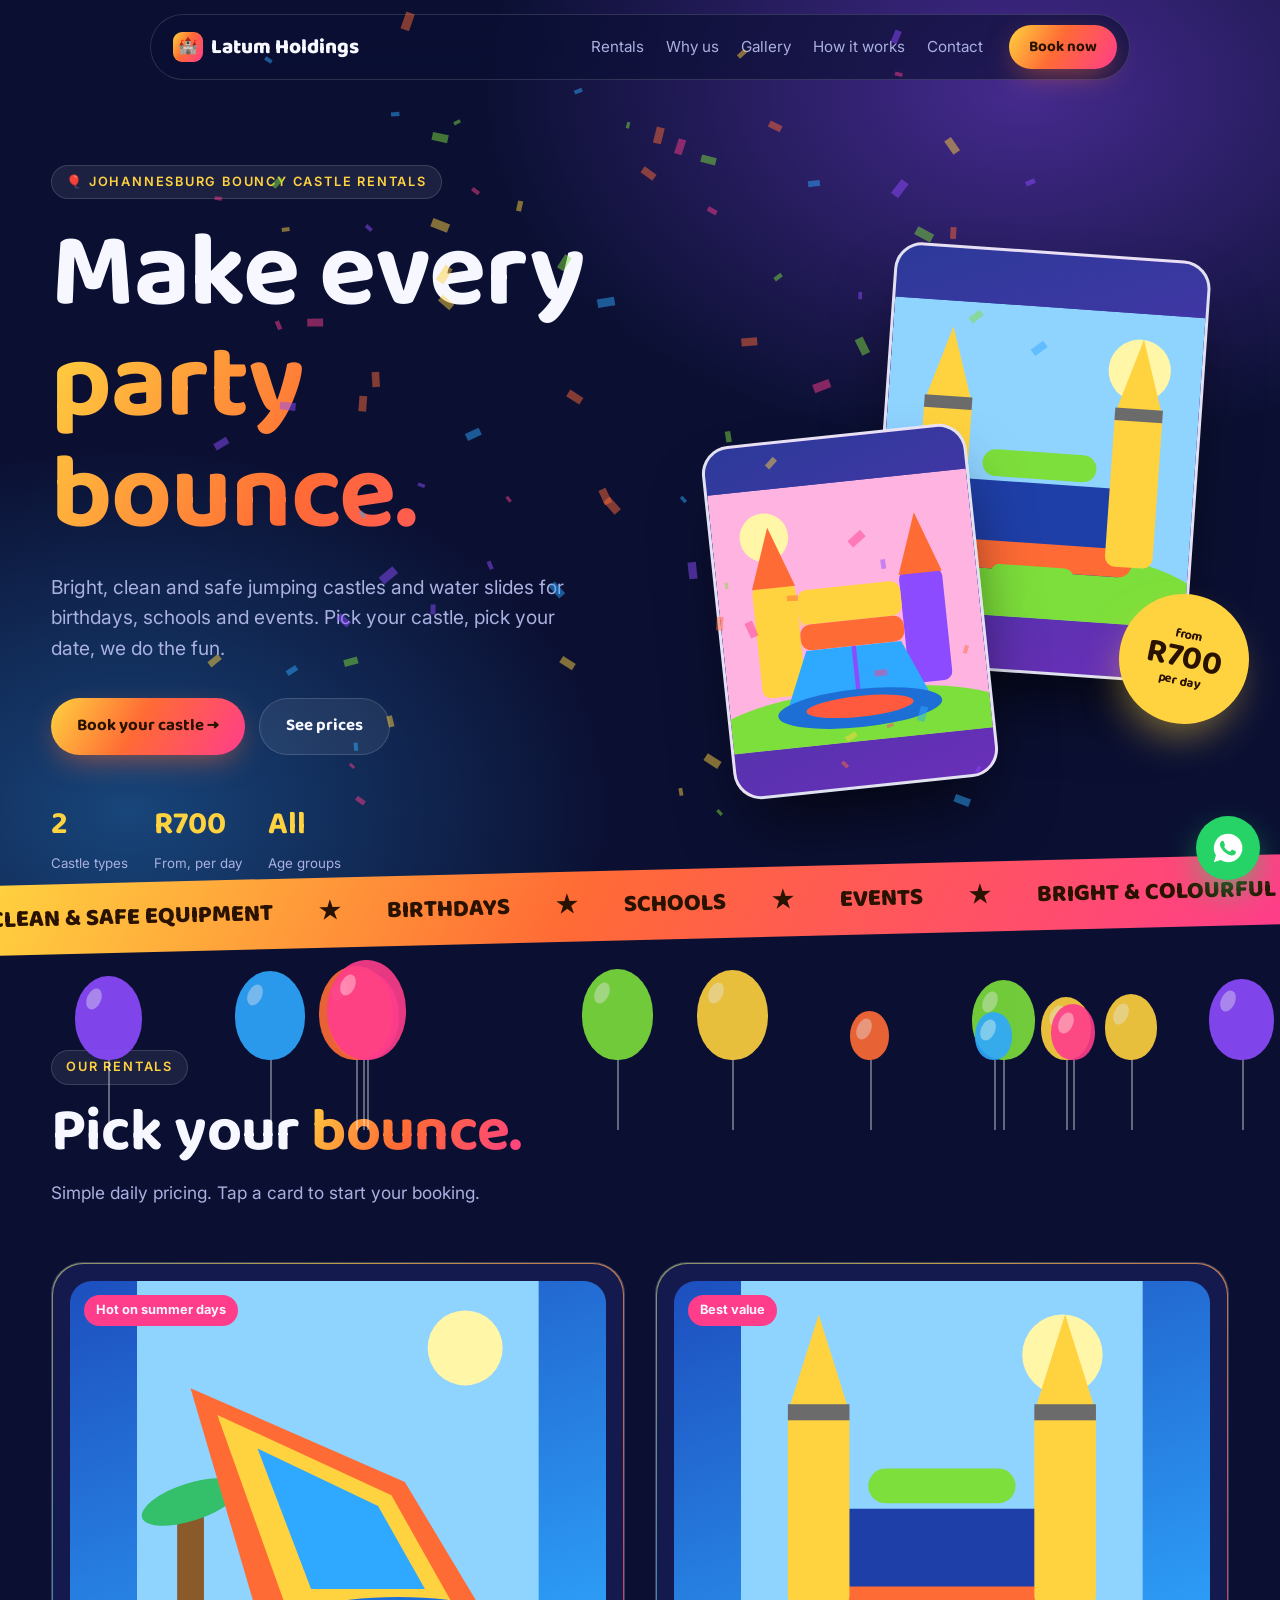
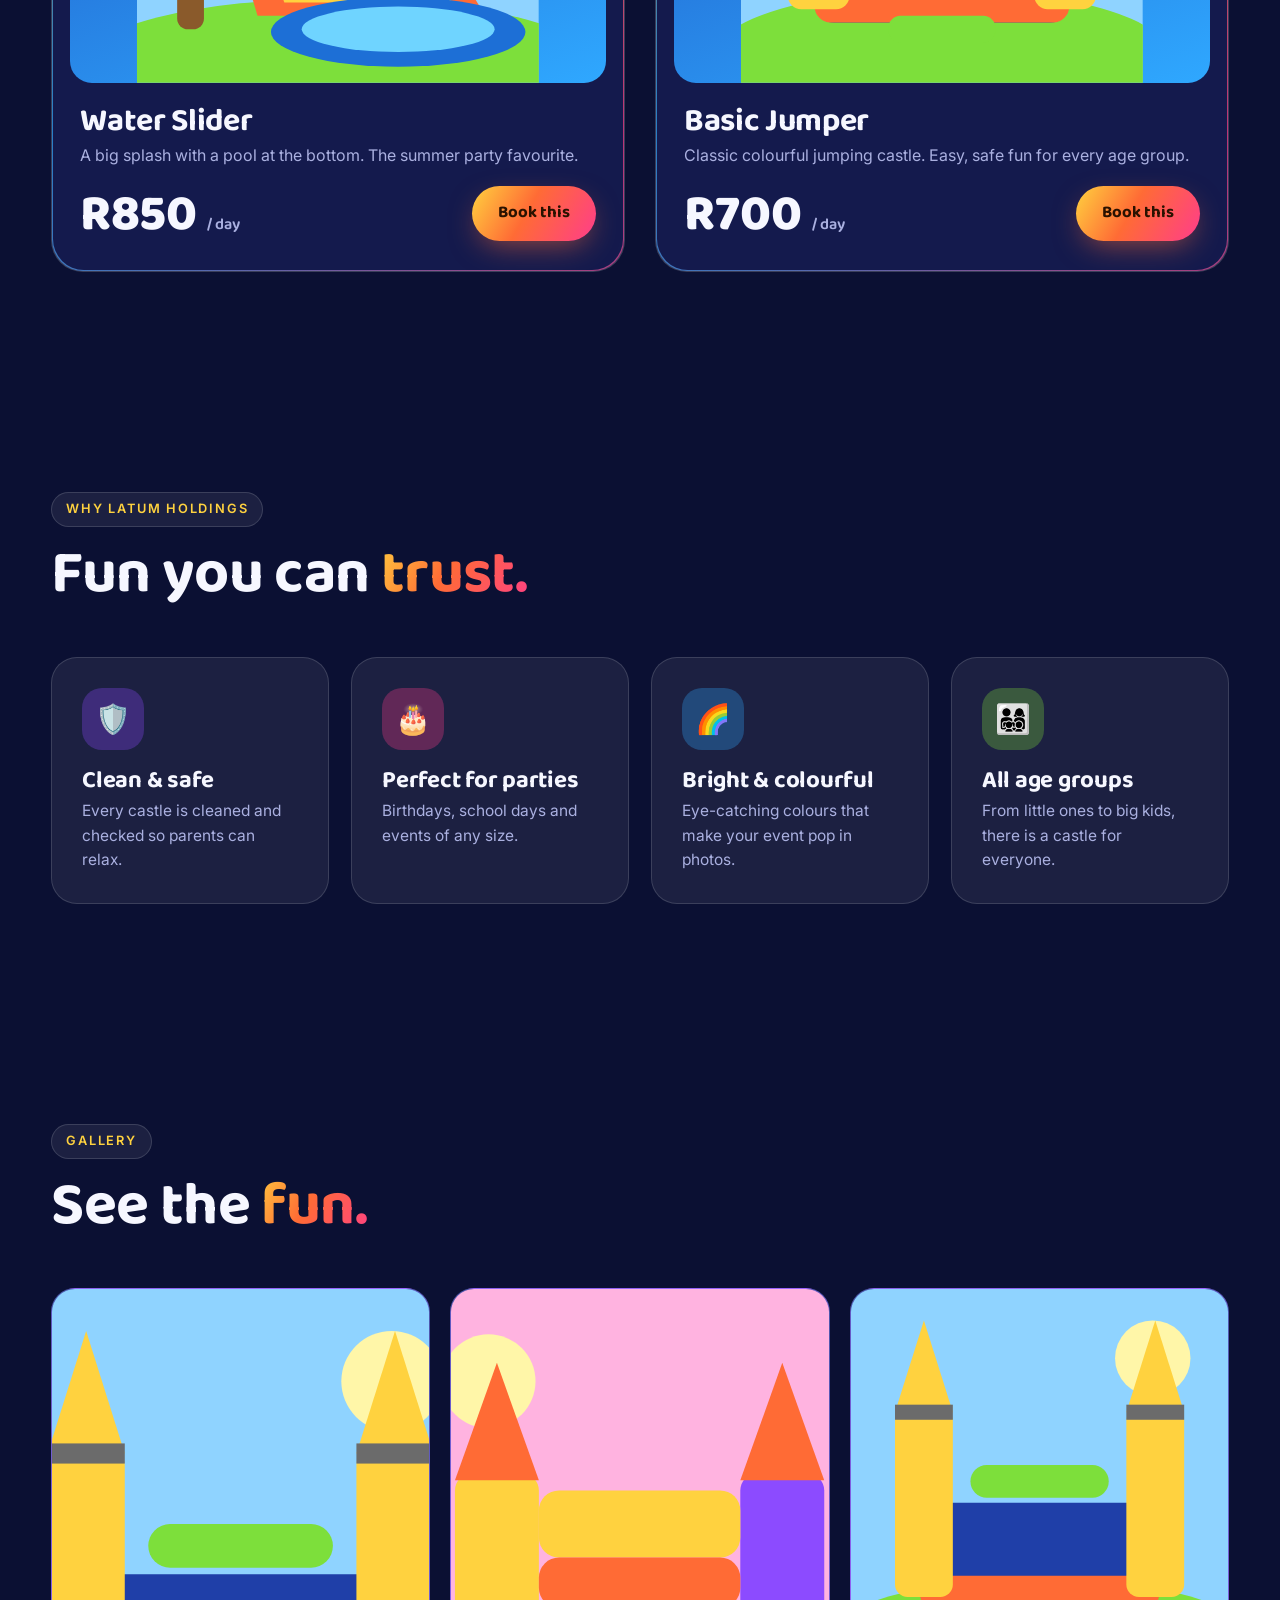
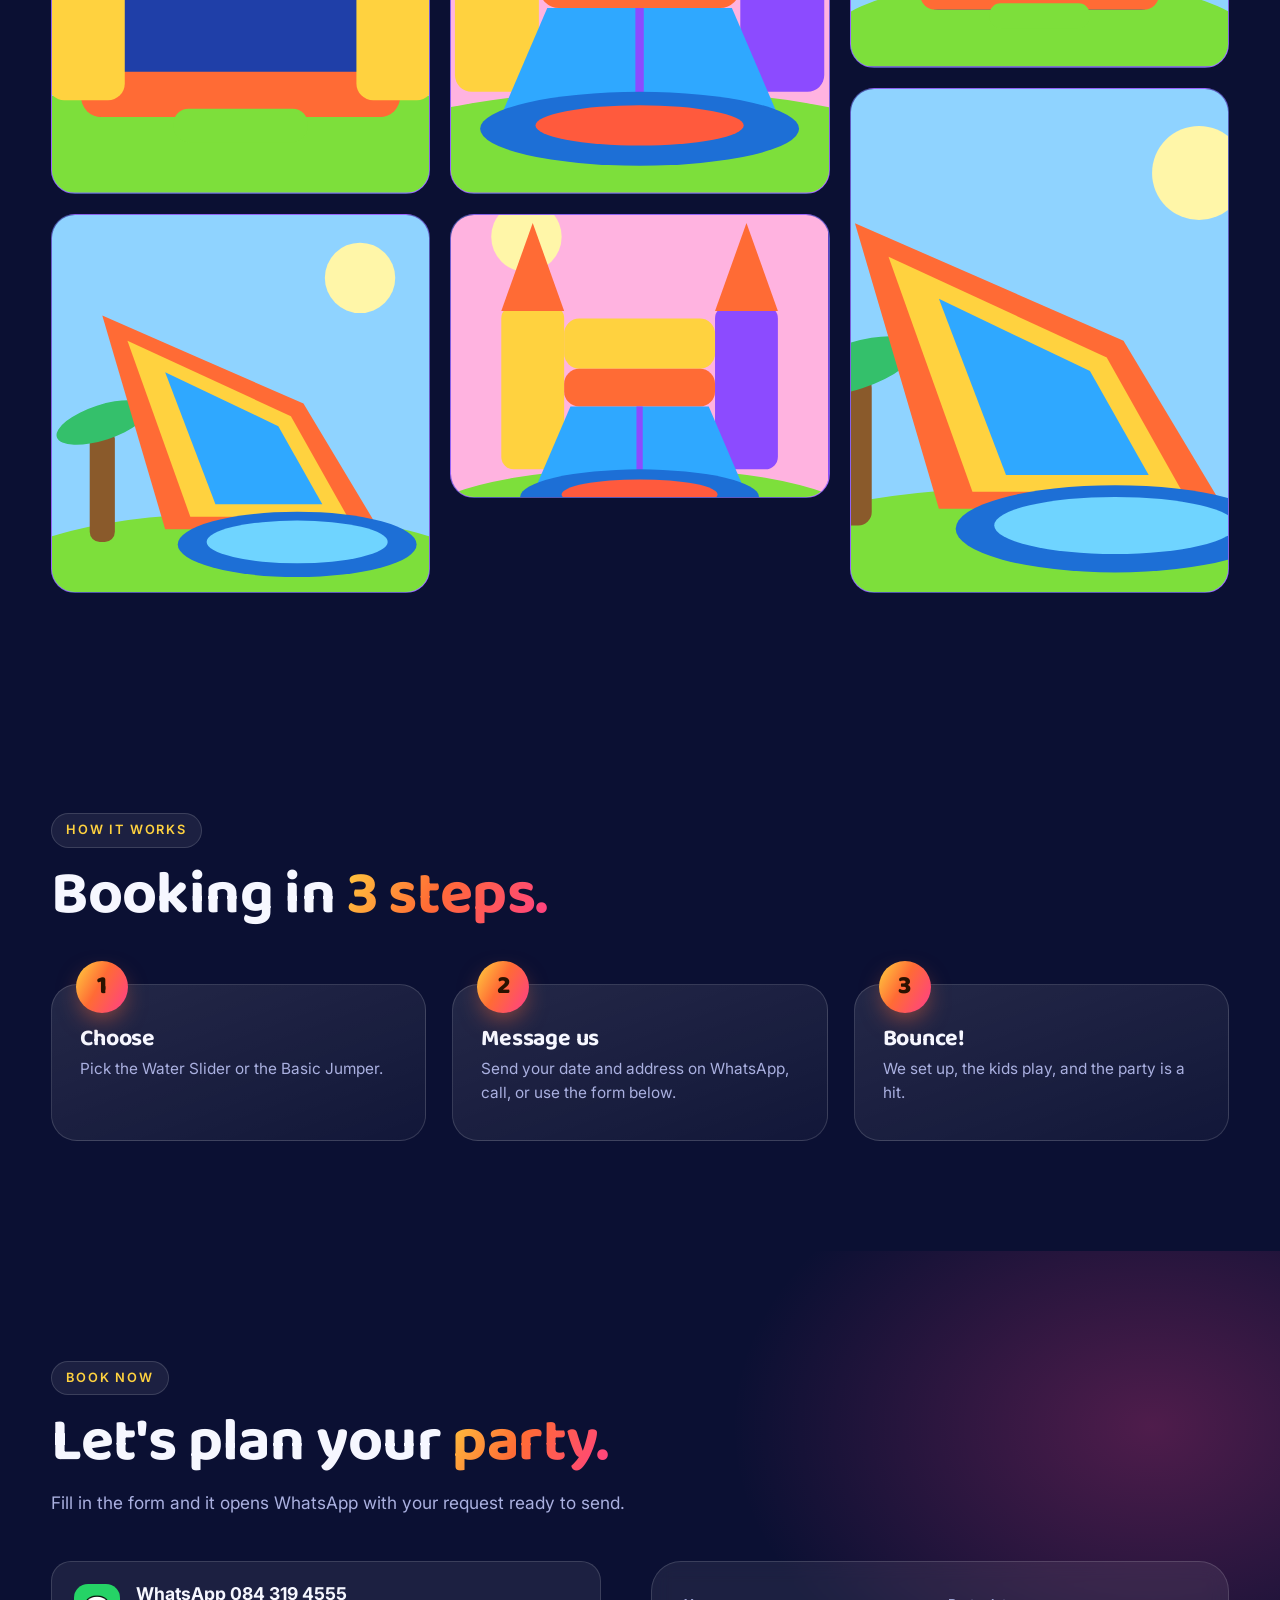
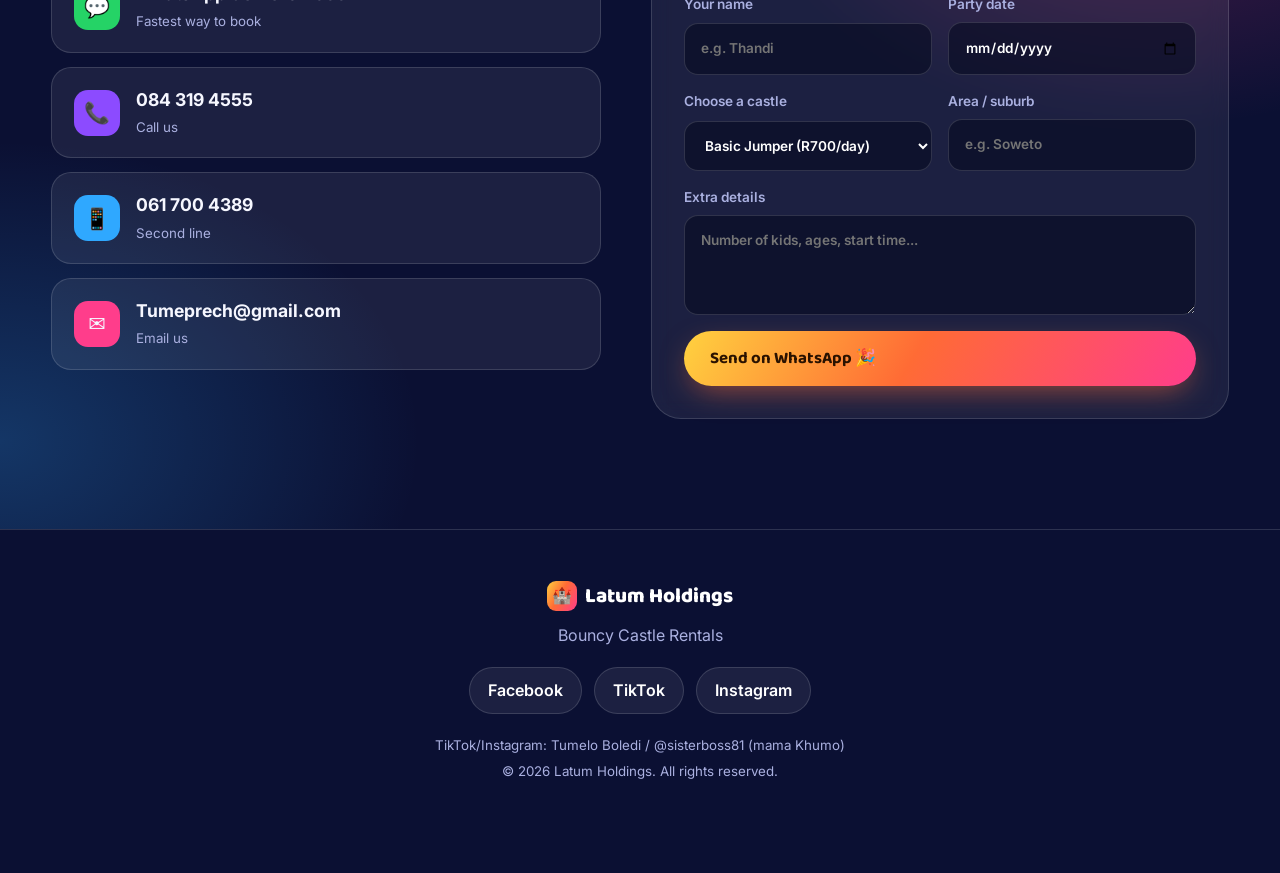
==== index.html @ 2c5da8c3 "Add files via upload" ====
<!doctype html>
<html lang="en">
<head>
<meta charset="utf-8">
<meta name="viewport" content="width=device-width, initial-scale=1">
<title>Latum Holdings | Bouncy Castle Rentals Johannesburg</title>
<meta name="description" content="Clean, safe, colourful jumping castles and water slides for birthdays, schools and events. Book Latum Holdings Bouncy Castle Rentals today.">
<meta name="theme-color" content="#0b1033">
<link rel="preconnect" href="https://fonts.googleapis.com">
<link rel="preconnect" href="https://fonts.gstatic.com" crossorigin>
<link href="https://fonts.googleapis.com/css2?family=Baloo+2:wght@600;700;800&family=Inter:wght@400;500;600&display=swap" rel="stylesheet">
<style>
:root{
  --navy:#0b1033; --navy2:#141a4d; --yellow:#ffd23f; --orange:#ff6b35; --pink:#ff3d8b;
  --blue:#2fa8ff; --green:#7ddf3b; --purple:#8c4bff; --ink:#f6f7ff; --muted:#aab0e0;
  --card:rgba(255,255,255,.07); --line:rgba(255,255,255,.14);
  --grad:linear-gradient(120deg,var(--yellow),var(--orange) 45%,var(--pink));
}
*{box-sizing:border-box;margin:0;padding:0}
html{scroll-behavior:smooth}
body{font-family:Inter,system-ui,sans-serif;background:var(--navy);color:var(--ink);overflow-x:hidden;line-height:1.6}
h1,h2,h3,.display{font-family:'Baloo 2',sans-serif;line-height:1.05;letter-spacing:-.01em}
a{color:inherit;text-decoration:none}
img{max-width:100%;display:block}
.wrap{width:min(1180px,92%);margin:0 auto}
section{position:relative;padding:110px 0}
.grad-text{background:var(--grad);-webkit-background-clip:text;background-clip:text;color:transparent}
.eyebrow{display:inline-block;padding:6px 14px;border:1px solid var(--line);border-radius:99px;background:var(--card);font-size:.8rem;letter-spacing:.14em;text-transform:uppercase;color:var(--yellow);font-weight:600}
h2{font-size:clamp(2.2rem,5vw,3.8rem);margin:16px 0 14px}
.lead{color:var(--muted);max-width:620px;font-size:1.08rem}

/* progress + cursor glow */
#progress{position:fixed;top:0;left:0;height:4px;width:0;background:var(--grad);z-index:200}
#glow{position:fixed;width:420px;height:420px;border-radius:50%;pointer-events:none;z-index:0;
  background:radial-gradient(circle,rgba(255,107,53,.22),transparent 65%);transform:translate(-50%,-50%);left:-999px;top:-999px;transition:opacity .3s}

/* nav */
nav{position:fixed;inset:14px 0 auto 0;z-index:150;display:flex;justify-content:center}
.nav-in{display:flex;align-items:center;gap:26px;padding:10px 12px 10px 22px;border-radius:99px;
  background:rgba(11,16,51,.62);backdrop-filter:blur(16px);border:1px solid var(--line);transition:.3s;width:min(980px,94%)}
.logo{font-family:'Baloo 2';font-weight:800;font-size:1.3rem;display:flex;align-items:center;gap:8px}
.logo i{width:30px;height:30px;border-radius:9px;background:var(--grad);display:grid;place-items:center;font-style:normal;font-size:1rem;animation:wob 3s ease-in-out infinite}
.links{display:flex;gap:22px;margin-left:auto;font-size:.95rem;color:var(--muted)}
.links a{position:relative;transition:color .2s}
.links a:hover{color:#fff}
.links a::after{content:"";position:absolute;left:0;bottom:-4px;height:2px;width:0;background:var(--yellow);transition:width .25s}
.links a:hover::after{width:100%}
.btn{display:inline-flex;align-items:center;gap:10px;padding:14px 26px;border-radius:99px;font-weight:700;font-family:'Baloo 2';font-size:1.05rem;
  background:var(--grad);color:#2a1200;border:0;cursor:pointer;position:relative;overflow:hidden;transition:transform .2s,box-shadow .2s;box-shadow:0 10px 30px -8px rgba(255,107,53,.6)}
.btn:hover{transform:translateY(-3px) scale(1.03);box-shadow:0 18px 40px -8px rgba(255,61,139,.6)}
.btn::before{content:"";position:absolute;top:0;left:-120%;width:60%;height:100%;background:linear-gradient(100deg,transparent,rgba(255,255,255,.55),transparent);transform:skewX(-20deg);animation:shine 3.5s infinite}
.btn.ghost{background:var(--card);color:var(--ink);border:1px solid var(--line);box-shadow:none}
.btn.ghost::before{display:none}
.nav-cta{padding:10px 20px;font-size:.95rem}
@media(max-width:800px){.links{display:none}.nav-in{justify-content:space-between}}

/* hero */
.hero{min-height:100vh;display:flex;align-items:center;padding-top:140px;overflow:hidden;
  background:radial-gradient(900px 600px at 80% 10%,rgba(140,75,255,.45),transparent 60%),
             radial-gradient(800px 600px at 10% 90%,rgba(47,168,255,.35),transparent 60%),var(--navy)}
.hero-grid{display:grid;grid-template-columns:1.1fr .9fr;gap:40px;align-items:center;position:relative;z-index:2}
.hero h1{font-size:clamp(3rem,8.4vw,6.6rem);margin:20px 0}
.hero h1 span{display:block}
.hero p{font-size:1.2rem;color:var(--muted);max-width:520px;margin-bottom:34px}
.cta-row{display:flex;gap:14px;flex-wrap:wrap}
.badges{display:flex;gap:26px;margin-top:44px;flex-wrap:wrap}
.badge b{display:block;font-family:'Baloo 2';font-size:2rem;color:var(--yellow)}
.badge small{color:var(--muted)}
.hero-art{position:relative;aspect-ratio:1/1.05}
.photo-card{position:absolute;border-radius:28px;overflow:hidden;border:3px solid rgba(255,255,255,.85);box-shadow:0 40px 70px -20px rgba(0,0,0,.7);background:linear-gradient(160deg,#2c3a9a,#6a2fb8)}
.photo-card.a{width:62%;aspect-ratio:3/4;top:0;right:6%;transform:rotate(4deg);animation:floatA 7s ease-in-out infinite}
.photo-card.b{width:52%;aspect-ratio:3/4;bottom:0;left:0;transform:rotate(-6deg);animation:floatB 8s ease-in-out infinite}
.photo-card img,.photo-card svg{width:100%;height:100%;object-fit:cover}
.photo-card img{position:absolute;inset:0}
.sticker{position:absolute;z-index:3;display:grid;place-items:center;text-align:center;width:130px;height:130px;border-radius:50%;
  background:var(--yellow);color:#2a1200;font-family:'Baloo 2';font-weight:800;line-height:1;right:-4%;bottom:12%;transform:rotate(12deg);
  box-shadow:0 20px 40px -10px rgba(255,210,63,.5);animation:pulse 2.6s ease-in-out infinite}
.sticker small{font-size:.8rem;display:block;font-weight:700}
.sticker b{font-size:2.1rem}
@media(max-width:900px){.hero-grid{grid-template-columns:1fr}.hero-art{max-width:460px;margin:20px auto 0;width:100%}}

/* balloons + confetti */
.balloon{position:absolute;bottom:-160px;width:60px;height:76px;border-radius:50% 50% 48% 48%;z-index:1;opacity:.9;animation:rise linear infinite}
.balloon::after{content:"";position:absolute;left:50%;top:100%;width:2px;height:70px;background:rgba(255,255,255,.4)}
.balloon::before{content:"";position:absolute;left:18%;top:14%;width:14px;height:22px;border-radius:50%;background:rgba(255,255,255,.4);transform:rotate(25deg)}
#confetti{position:fixed;inset:0;pointer-events:none;z-index:180}

/* marquee */
.marquee{overflow:hidden;background:var(--grad);color:#2a1200;padding:16px 0;transform:rotate(-1.4deg);margin:-30px -10px 0;position:relative;z-index:5}
.track{display:flex;gap:46px;width:max-content;animation:scroll 28s linear infinite;font-family:'Baloo 2';font-weight:800;font-size:1.5rem;text-transform:uppercase}
.track span::after{content:"\2605";margin-left:46px}

/* pricing */
.pricing .cards{display:grid;grid-template-columns:repeat(auto-fit,minmax(300px,1fr));gap:30px;margin-top:56px}
.price-card{position:relative;border-radius:32px;padding:18px 18px 30px;background:var(--card);border:1px solid var(--line);transition:transform .25s ease;transform-style:preserve-3d;overflow:hidden}
.price-card::before{content:"";position:absolute;inset:-2px;border-radius:34px;background:conic-gradient(from var(--a,0deg),var(--yellow),var(--pink),var(--blue),var(--yellow));z-index:-1;animation:spin 6s linear infinite;opacity:.7}
.price-card::after{content:"";position:absolute;inset:1px;border-radius:31px;background:var(--navy2);z-index:-1}
@property --a{syntax:'<angle>';inherits:false;initial-value:0deg}
@keyframes spin{to{--a:360deg}}
.price-card .media{aspect-ratio:4/3;border-radius:22px;overflow:hidden;position:relative;background:linear-gradient(160deg,#1d4fbf,#2fa8ff)}
.price-card .media img,.price-card .media svg{width:100%;height:100%;object-fit:cover;transition:transform .6s}
.price-card .media img{position:absolute;inset:0}
.price-card:hover .media img,.price-card:hover .media svg{transform:scale(1.08)}
.tag{position:absolute;top:14px;left:14px;z-index:2;background:var(--pink);padding:5px 12px;border-radius:99px;font-weight:700;font-size:.8rem}
.price-card h3{font-size:2rem;margin:22px 10px 4px}
.price-card p{color:var(--muted);margin:0 10px 18px}
.price-row{display:flex;align-items:end;justify-content:space-between;margin:0 10px;gap:12px;flex-wrap:wrap}
.amount{font-family:'Baloo 2';font-size:3.2rem;font-weight:800;line-height:1}
.amount small{font-size:1rem;color:var(--muted);font-weight:600}

/* features */
.features .grid{display:grid;grid-template-columns:repeat(auto-fit,minmax(240px,1fr));gap:22px;margin-top:50px}
.feat{padding:30px;border-radius:26px;background:var(--card);border:1px solid var(--line);transition:.3s;position:relative;overflow:hidden}
.feat:hover{transform:translateY(-8px);background:rgba(255,255,255,.11)}
.feat .ic{width:62px;height:62px;border-radius:20px;display:grid;place-items:center;font-size:1.8rem;margin-bottom:18px;transition:transform .4s}
.feat:hover .ic{transform:rotate(-10deg) scale(1.15)}
.feat h3{font-size:1.5rem;margin-bottom:6px}
.feat p{color:var(--muted);font-size:.97rem}

/* gallery */
.gallery .masonry{columns:3 260px;column-gap:20px;margin-top:50px}
.tile{break-inside:avoid;margin-bottom:20px;border-radius:24px;overflow:hidden;position:relative;border:1px solid var(--line);background:linear-gradient(160deg,#2c3a9a,#8c4bff);cursor:zoom-in}
.tile img,.tile svg{width:100%;height:100%;object-fit:cover;transition:transform .6s}
.tile img{position:absolute;inset:0}
.tile:hover img,.tile:hover svg{transform:scale(1.1) rotate(1deg)}
.tile .cap{position:absolute;left:0;right:0;bottom:0;padding:40px 18px 16px;background:linear-gradient(transparent,rgba(5,8,30,.85));font-family:'Baloo 2';font-size:1.25rem;font-weight:700;transform:translateY(40%);opacity:0;transition:.35s;z-index:2}
.tile:hover .cap{transform:none;opacity:1}
.t1{aspect-ratio:3/4}.t2{aspect-ratio:1/1}.t3{aspect-ratio:3/4}.t4{aspect-ratio:4/3}.t5{aspect-ratio:1/1}.t6{aspect-ratio:3/4}
#lightbox{position:fixed;inset:0;background:rgba(5,8,30,.92);display:none;place-items:center;z-index:300;padding:30px;cursor:zoom-out}
#lightbox.on{display:grid;animation:fade .25s}
#lightbox img,#lightbox svg{max-height:88vh;max-width:92vw;border-radius:20px;box-shadow:0 40px 100px #000}

/* steps */
.steps{display:grid;grid-template-columns:repeat(auto-fit,minmax(230px,1fr));gap:26px;margin-top:56px;counter-reset:s}
.step{position:relative;padding:34px 28px;border-radius:26px;background:linear-gradient(160deg,rgba(255,255,255,.1),rgba(255,255,255,.03));border:1px solid var(--line)}
.step::before{counter-increment:s;content:counter(s);position:absolute;top:-24px;left:24px;width:52px;height:52px;border-radius:50%;background:var(--grad);color:#2a1200;font-family:'Baloo 2';font-weight:800;font-size:1.6rem;display:grid;place-items:center;box-shadow:0 10px 24px -6px rgba(255,107,53,.6)}
.step h3{font-size:1.45rem;margin:8px 0 6px}
.step p{color:var(--muted);font-size:.96rem}

/* contact */
.contact{background:radial-gradient(700px 500px at 90% 20%,rgba(255,61,139,.28),transparent 60%),radial-gradient(700px 500px at 0% 90%,rgba(47,168,255,.25),transparent 60%)}
.contact-grid{display:grid;grid-template-columns:1fr 1.05fr;gap:50px;margin-top:44px;align-items:start}
@media(max-width:900px){.contact-grid{grid-template-columns:1fr}}
.cinfo a.row{display:flex;align-items:center;gap:16px;padding:18px 22px;border-radius:20px;background:var(--card);border:1px solid var(--line);margin-bottom:14px;transition:.25s}
.cinfo a.row:hover{transform:translateX(8px);border-color:var(--yellow)}
.cinfo .ico{width:46px;height:46px;border-radius:14px;display:grid;place-items:center;font-size:1.3rem;flex:none}
.cinfo b{display:block;font-size:1.1rem}
.cinfo small{color:var(--muted)}
form{padding:32px;border-radius:30px;background:rgba(255,255,255,.07);border:1px solid var(--line);backdrop-filter:blur(10px);display:grid;gap:16px}
.two{display:grid;grid-template-columns:1fr 1fr;gap:16px}
@media(max-width:560px){.two{grid-template-columns:1fr}}
label{font-size:.85rem;color:var(--muted);font-weight:600;display:grid;gap:6px}
input,select,textarea{width:100%;padding:14px 16px;border-radius:14px;border:1px solid var(--line);background:rgba(5,8,30,.55);color:#fff;font:inherit;transition:.2s}
select option{color:#111}
input:focus,select:focus,textarea:focus{outline:none;border-color:var(--yellow);box-shadow:0 0 0 4px rgba(255,210,63,.18)}
textarea{min-height:100px;resize:vertical}

footer{padding:50px 0 90px;border-top:1px solid var(--line);color:var(--muted);text-align:center}
footer .logo{justify-content:center;color:#fff;margin-bottom:10px}
.socials{display:flex;gap:12px;justify-content:center;margin:18px 0}
.socials a{padding:10px 18px;border-radius:99px;background:var(--card);border:1px solid var(--line);transition:.25s;font-weight:600;color:#fff}
.socials a:hover{background:var(--grad);color:#2a1200;transform:translateY(-4px)}

.wa{position:fixed;right:20px;bottom:20px;z-index:160;width:64px;height:64px;border-radius:50%;background:#25d366;display:grid;place-items:center;box-shadow:0 14px 34px -6px rgba(37,211,102,.7);animation:pulse 2.4s infinite}
.wa svg{width:34px;height:34px;fill:#fff}

/* reveal */
.rv{opacity:0;transform:translateY(46px) scale(.97);transition:opacity .8s cubic-bezier(.2,.7,.2,1),transform .8s cubic-bezier(.2,.7,.2,1)}
.rv.in{opacity:1;transform:none}
.d1{transition-delay:.1s}.d2{transition-delay:.2s}.d3{transition-delay:.3s}.d4{transition-delay:.4s}

@keyframes rise{from{transform:translateY(0) rotate(-6deg)}50%{transform:translateY(-60vh) rotate(6deg)}to{transform:translateY(-130vh) rotate(-6deg)}}
@keyframes scroll{to{transform:translateX(-50%)}}
@keyframes shine{0%,60%{left:-120%}100%{left:160%}}
@keyframes floatA{50%{transform:rotate(1deg) translateY(-18px)}}
@keyframes floatB{50%{transform:rotate(-2deg) translateY(16px)}}
@keyframes pulse{50%{transform:scale(1.08) rotate(12deg)}}
@keyframes wob{50%{transform:rotate(-12deg) scale(1.1)}}
@keyframes fade{from{opacity:0}}
@media(prefers-reduced-motion:reduce){*{animation:none!important;transition:none!important}.rv{opacity:1;transform:none}}
</style>
</head>
<body>
<div id="progress"></div><div id="glow"></div><canvas id="confetti"></canvas>

<!-- Illustrated stand-ins (used automatically if a photo file is missing) -->
<svg width="0" height="0" style="position:absolute" aria-hidden="true">
  <defs>
    <symbol id="castleA" viewBox="0 0 300 300">
      <rect width="300" height="300" fill="#8fd3ff"/><circle cx="240" cy="55" r="30" fill="#fff6a8"/>
      <ellipse cx="150" cy="280" rx="170" ry="50" fill="#7ddf3b"/>
      <rect x="55" y="170" width="190" height="85" rx="14" fill="#1f3fa8"/><rect x="55" y="228" width="190" height="27" rx="12" fill="#ff6b35"/>
      <rect x="95" y="140" width="110" height="26" rx="13" fill="#7ddf3b"/>
      <rect x="35" y="95" width="46" height="150" rx="10" fill="#ffd23f"/><polygon points="35,98 58,25 81,98" fill="#ffd23f"/><rect x="35" y="92" width="46" height="12" fill="#6b6b6b"/>
      <rect x="219" y="95" width="46" height="150" rx="10" fill="#ffd23f"/><polygon points="219,98 242,25 265,98" fill="#ffd23f"/><rect x="219" y="92" width="46" height="12" fill="#6b6b6b"/>
      <rect x="110" y="250" width="80" height="20" rx="9" fill="#7ddf3b"/>
    </symbol>
    <symbol id="castleB" viewBox="0 0 300 300">
      <rect width="300" height="300" fill="#ffb3e0"/><circle cx="60" cy="55" r="28" fill="#fff6a8"/>
      <ellipse cx="150" cy="285" rx="180" ry="46" fill="#7ddf3b"/>
      <rect x="40" y="110" width="50" height="130" rx="10" fill="#ffd23f"/><polygon points="40,114 65,44 90,114" fill="#ff6b35"/>
      <rect x="210" y="110" width="50" height="130" rx="10" fill="#8c4bff"/><polygon points="210,114 235,44 260,114" fill="#ff6b35"/>
      <rect x="90" y="120" width="120" height="40" rx="12" fill="#ffd23f"/><rect x="90" y="160" width="120" height="30" rx="12" fill="#ff6b35"/>
      <polygon points="95,190 205,190 235,260 65,260" fill="#2fa8ff"/><line x1="150" y1="190" x2="150" y2="260" stroke="#8c4bff" stroke-width="5"/>
      <ellipse cx="150" cy="262" rx="95" ry="22" fill="#1d6fd6"/><ellipse cx="150" cy="260" rx="62" ry="12" fill="#ff5a3d"/>
    </symbol>
    <symbol id="slideS" viewBox="0 0 300 300">
      <rect width="300" height="300" fill="#8fd3ff"/><circle cx="245" cy="50" r="28" fill="#fff6a8"/>
      <ellipse cx="150" cy="285" rx="190" ry="48" fill="#7ddf3b"/>
      <rect x="30" y="170" width="20" height="90" rx="8" fill="#8a5a2b"/><ellipse cx="40" cy="165" rx="38" ry="14" fill="#34c06b" transform="rotate(-18 40 165)"/>
      <polygon points="40,80 200,150 260,250 90,250" fill="#ff6b35"/><polygon points="60,100 190,160 235,240 110,240" fill="#ffd23f"/><polygon points="90,125 180,168 215,230 130,230" fill="#2fa8ff"/>
      <ellipse cx="195" cy="262" rx="95" ry="26" fill="#1d6fd6"/><ellipse cx="195" cy="260" rx="72" ry="17" fill="#6fd4ff"/>
    </symbol>
  </defs>
</svg>

<nav><div class="nav-in">
  <a href="#top" class="logo"><i>🏰</i> Latum Holdings</a>
  <div class="links"><a href="#pricing">Rentals</a><a href="#why">Why us</a><a href="#gallery">Gallery</a><a href="#how">How it works</a><a href="#book">Contact</a></div>
  <a href="#book" class="btn nav-cta">Book now</a>
</div></nav>

<header class="hero" id="top">
  <div id="balloons"></div>
  <div class="wrap hero-grid">
    <div>
      <span class="eyebrow rv">🎈 Johannesburg bouncy castle rentals</span>
      <h1 class="display rv d1"><span>Make every</span><span class="grad-text">party bounce.</span></h1>
      <p class="rv d2">Bright, clean and safe jumping castles and water slides for birthdays, schools and events. Pick your castle, pick your date, we do the fun.</p>
      <div class="cta-row rv d3">
        <a href="#book" class="btn">Book your castle →</a>
        <a href="#pricing" class="btn ghost">See prices</a>
      </div>
      <div class="badges rv d4">
        <div class="badge"><b data-count="2">0</b><small>Castle types</small></div>
        <div class="badge"><b>R700</b><small>From, per day</small></div>
        <div class="badge"><b>All</b><small>Age groups</small></div>
      </div>
    </div>
    <div class="hero-art rv d2">
      <div class="photo-card a"><svg viewBox="0 0 300 300"><use href="#castleA"/></svg><img src="images/castle-yellow.jpg" alt="Yellow, green and orange jumping castle" onerror="this.remove()"></div>
      <div class="photo-card b"><svg viewBox="0 0 300 300"><use href="#castleB"/></svg><img src="images/castle-slide.jpg" alt="Rainbow castle with slide and splash pool" onerror="this.remove()"></div>
      <div class="sticker"><div><small>from</small><b>R700</b><small>per day</small></div></div>
    </div>
  </div>
</header>

<div class="marquee"><div class="track">
  <span>Clean &amp; safe equipment</span><span>Birthdays</span><span>Schools</span><span>Events</span><span>Bright &amp; colourful</span><span>All age groups</span>
  <span>Clean &amp; safe equipment</span><span>Birthdays</span><span>Schools</span><span>Events</span><span>Bright &amp; colourful</span><span>All age groups</span>
</div></div>

<section class="pricing" id="pricing">
  <div class="wrap">
    <span class="eyebrow rv">Our rentals</span>
    <h2 class="rv d1">Pick your <span class="grad-text">bounce.</span></h2>
    <p class="lead rv d2">Simple daily pricing. Tap a card to start your booking.</p>
    <div class="cards">
      <article class="price-card tilt rv">
        <div class="media"><span class="tag">Hot on summer days</span><svg viewBox="0 0 300 300"><use href="#slideS"/></svg><img src="images/water-slider.jpg" alt="Water slider with splash pool" onerror="this.remove()"></div>
        <h3>Water Slider</h3>
        <p>A big splash with a pool at the bottom. The summer party favourite.</p>
        <div class="price-row"><div class="amount">R850 <small>/ day</small></div><a class="btn" href="#book" data-pick="Water Slider">Book this</a></div>
      </article>
      <article class="price-card tilt rv d2">
        <div class="media"><span class="tag">Best value</span><svg viewBox="0 0 300 300"><use href="#castleA"/></svg><img src="images/castle-yellow.jpg" alt="Basic jumper castle" onerror="this.remove()"></div>
        <h3>Basic Jumper</h3>
        <p>Classic colourful jumping castle. Easy, safe fun for every age group.</p>
        <div class="price-row"><div class="amount">R700 <small>/ day</small></div><a class="btn" href="#book" data-pick="Basic Jumper">Book this</a></div>
      </article>
    </div>
  </div>
</section>

<section class="features" id="why">
  <div class="wrap">
    <span class="eyebrow rv">Why Latum Holdings</span>
    <h2 class="rv d1">Fun you can <span class="grad-text">trust.</span></h2>
    <div class="grid">
      <div class="feat rv"><div class="ic" style="background:rgba(140,75,255,.3)">🛡️</div><h3>Clean &amp; safe</h3><p>Every castle is cleaned and checked so parents can relax.</p></div>
      <div class="feat rv d1"><div class="ic" style="background:rgba(255,61,139,.3)">🎂</div><h3>Perfect for parties</h3><p>Birthdays, school days and events of any size.</p></div>
      <div class="feat rv d2"><div class="ic" style="background:rgba(47,168,255,.3)">🌈</div><h3>Bright &amp; colourful</h3><p>Eye-catching colours that make your event pop in photos.</p></div>
      <div class="feat rv d3"><div class="ic" style="background:rgba(125,223,59,.3)">👨‍👩‍👧‍👦</div><h3>All age groups</h3><p>From little ones to big kids, there is a castle for everyone.</p></div>
    </div>
  </div>
</section>

<section class="gallery" id="gallery">
  <div class="wrap">
    <span class="eyebrow rv">Gallery</span>
    <h2 class="rv d1">See the <span class="grad-text">fun.</span></h2>
    <div class="masonry">
      <div class="tile t1 rv"><svg viewBox="0 0 300 300" preserveAspectRatio="xMidYMid slice"><use href="#castleA"/></svg><img src="images/castle-yellow.jpg" alt="Yellow crayon-style castle" onerror="this.remove()"><div class="cap">Crayon castle</div></div>
      <div class="tile t2 rv d1"><svg viewBox="0 0 300 300" preserveAspectRatio="xMidYMid slice"><use href="#slideS"/></svg><img src="images/water-slider.jpg" alt="Water slider" onerror="this.remove()"><div class="cap">Water slider</div></div>
      <div class="tile t3 rv d2"><svg viewBox="0 0 300 300" preserveAspectRatio="xMidYMid slice"><use href="#castleB"/></svg><img src="images/castle-slide.jpg" alt="Castle with slide and pool" onerror="this.remove()"><div class="cap">Castle with slide &amp; pool</div></div>
      <div class="tile t4 rv"><svg viewBox="0 0 300 300" preserveAspectRatio="xMidYMid slice"><use href="#castleB"/></svg><img src="images/party-1.jpg" alt="Party setup" onerror="this.remove()"><div class="cap">Party setups</div></div>
      <div class="tile t5 rv d1"><svg viewBox="0 0 300 300" preserveAspectRatio="xMidYMid slice"><use href="#castleA"/></svg><img src="images/party-2.jpg" alt="Kids having fun" onerror="this.remove()"><div class="cap">Happy kids</div></div>
      <div class="tile t6 rv d2"><svg viewBox="0 0 300 300" preserveAspectRatio="xMidYMid slice"><use href="#slideS"/></svg><img src="images/party-3.jpg" alt="Splash time" onerror="this.remove()"><div class="cap">Splash time</div></div>
    </div>
  </div>
</section>
<div id="lightbox"></div>

<section class="how" id="how">
  <div class="wrap">
    <span class="eyebrow rv">How it works</span>
    <h2 class="rv d1">Booking in <span class="grad-text">3 steps.</span></h2>
    <div class="steps">
      <div class="step rv"><h3>Choose</h3><p>Pick the Water Slider or the Basic Jumper.</p></div>
      <div class="step rv d1"><h3>Message us</h3><p>Send your date and address on WhatsApp, call, or use the form below.</p></div>
      <div class="step rv d2"><h3>Bounce!</h3><p>We set up, the kids play, and the party is a hit.</p></div>
    </div>
  </div>
</section>

<section class="contact" id="book">
  <div class="wrap">
    <span class="eyebrow rv">Book now</span>
    <h2 class="rv d1">Let's plan your <span class="grad-text">party.</span></h2>
    <p class="lead rv d2">Fill in the form and it opens WhatsApp with your request ready to send.</p>
    <div class="contact-grid">
      <div class="cinfo rv">
        <a class="row" href="https://wa.me/27843194555"><span class="ico" style="background:#25d366">💬</span><span><b>WhatsApp 084 319 4555</b><small>Fastest way to book</small></span></a>
        <a class="row" href="tel:0843194555"><span class="ico" style="background:var(--purple)">📞</span><span><b>084 319 4555</b><small>Call us</small></span></a>
        <a class="row" href="tel:0617004389"><span class="ico" style="background:var(--blue)">📱</span><span><b>061 700 4389</b><small>Second line</small></span></a>
        <a class="row" href="mailto:Tumeprech@gmail.com"><span class="ico" style="background:var(--pink)">✉️</span><span><b>Tumeprech@gmail.com</b><small>Email us</small></span></a>
      </div>
      <form id="bookForm" class="rv d2">
        <div class="two">
          <label>Your name<input name="name" required placeholder="e.g. Thandi"></label>
          <label>Party date<input type="date" name="date" required></label>
        </div>
        <div class="two">
          <label>Choose a castle
            <select name="item" id="item"><option>Basic Jumper (R700/day)</option><option>Water Slider (R850/day)</option><option>Both</option></select>
          </label>
          <label>Area / suburb<input name="area" placeholder="e.g. Soweto"></label>
        </div>
        <label>Extra details<textarea name="msg" placeholder="Number of kids, ages, start time..."></textarea></label>
        <button class="btn" type="submit">Send on WhatsApp 🎉</button>
      </form>
    </div>
  </div>
</section>

<footer>
  <div class="wrap">
    <div class="logo"><i style="width:30px;height:30px;border-radius:9px;background:var(--grad);display:grid;place-items:center">🏰</i> Latum Holdings</div>
    <p>Bouncy Castle Rentals</p>
    <div class="socials">
      <a href="#" target="_blank" rel="noopener">Facebook</a>
      <a href="#" target="_blank" rel="noopener">TikTok</a>
      <a href="#" target="_blank" rel="noopener">Instagram</a>
    </div>
    <small>TikTok/Instagram: Tumelo Boledi / @sisterboss81 (mama Khumo)</small><br>
    <small>© <span id="yr"></span> Latum Holdings. All rights reserved.</small>
  </div>
</footer>

<a class="wa" href="https://wa.me/27843194555?text=Hi%20Latum%20Holdings%2C%20I%27d%20like%20to%20book%20a%20castle" aria-label="WhatsApp us">
  <svg viewBox="0 0 24 24"><path d="M12 2a10 10 0 0 0-8.5 15.2L2 22l4.9-1.5A10 10 0 1 0 12 2zm5.2 14c-.2.6-1.3 1.2-1.8 1.2-.5.1-1 .2-3.3-.7-2.8-1.1-4.5-3.9-4.7-4.1-.1-.2-1.100-1.500-1.100-2.800 0-1.300.7-1.900.9-2.200.2-.2.5-.3.700-.3h.5c.2 0 .4 0 .6.5.2.6.800 2 .8 2.100.1.1.1.300 0 .5-.1.200-.2.300-.3.500-.2.200-.3.300-.1.600.2.300.7 1.200 1.500 1.900 1 .9 1.900 1.200 2.200 1.300.3.100.4.100.6-.1.2-.2.700-.8.900-1.100.2-.3.400-.2.600-.1.200.1 1.500.7 1.800.9.300.1.400.2.500.3.100.2.100.7-.1 1.300z"/></svg>
</a>

<script>
// balloons
(function(){
  var c=['#ff3d8b','#ffd23f','#2fa8ff','#7ddf3b','#8c4bff','#ff6b35'],box=document.getElementById('balloons');
  for(var i=0;i<14;i++){var b=document.createElement('div');b.className='balloon';
    b.style.left=(Math.random()*96)+'%';b.style.background=c[i%c.length];
    b.style.animationDuration=(14+Math.random()*14)+'s';b.style.animationDelay=(-Math.random()*20)+'s';
    var s=.6+Math.random()*.8;b.style.width=60*s+'px';b.style.height=76*s+'px';box.appendChild(b);}
})();
// reveal
var io=new IntersectionObserver(function(es){es.forEach(function(e){if(e.isIntersecting){e.target.classList.add('in');io.unobserve(e.target)}})},{threshold:.15});
document.querySelectorAll('.rv').forEach(function(el){io.observe(el)});
// progress bar + glow
addEventListener('scroll',function(){var h=document.documentElement;document.getElementById('progress').style.width=(h.scrollTop/(h.scrollHeight-h.clientHeight)*100)+'%'},{passive:true});
var glow=document.getElementById('glow');
addEventListener('pointermove',function(e){glow.style.left=e.clientX+'px';glow.style.top=e.clientY+'px'});
// 3D tilt
document.querySelectorAll('.tilt').forEach(function(card){
  card.addEventListener('pointermove',function(e){var r=card.getBoundingClientRect(),x=(e.clientX-r.left)/r.width-.5,y=(e.clientY-r.top)/r.height-.5;
    card.style.transform='perspective(900px) rotateY('+x*10+'deg) rotateX('+(-y*10)+'deg) translateY(-6px)'});
  card.addEventListener('pointerleave',function(){card.style.transform=''});
});
// counter
document.querySelectorAll('[data-count]').forEach(function(el){var t=+el.dataset.count,n=0,iv=setInterval(function(){n++;el.textContent=n;if(n>=t)clearInterval(iv)},400)});
// pick castle from price card
document.querySelectorAll('[data-pick]').forEach(function(a){a.addEventListener('click',function(){
  var sel=document.getElementById('item');for(var i=0;i<sel.options.length;i++){if(sel.options[i].text.indexOf(a.dataset.pick)===0)sel.selectedIndex=i}})});
// lightbox
var lb=document.getElementById('lightbox');
document.querySelectorAll('.tile').forEach(function(t){t.addEventListener('click',function(){
  var img=t.querySelector('img');lb.innerHTML='';
  lb.appendChild(img?img.cloneNode():t.querySelector('svg').cloneNode(true));
  var el=lb.firstChild;if(el.tagName==='svg'){el.style.width='min(90vw,640px)';el.style.height='auto'}
  lb.classList.add('on')})});
lb.addEventListener('click',function(){lb.classList.remove('on')});
addEventListener('keydown',function(e){if(e.key==='Escape')lb.classList.remove('on')});
// confetti burst
var cv=document.getElementById('confetti'),cx=cv.getContext('2d'),parts=[];
function size(){cv.width=innerWidth;cv.height=innerHeight}size();addEventListener('resize',size);
function burst(x,y){var col=['#ff3d8b','#ffd23f','#2fa8ff','#7ddf3b','#8c4bff','#ff6b35'];
  for(var i=0;i<90;i++)parts.push({x:x,y:y,vx:(Math.random()-.5)*14,vy:Math.random()*-14-4,g:.35,r:Math.random()*6+3,c:col[i%6],rot:Math.random()*6,vr:(Math.random()-.5)*.3,l:120});
  if(parts.length===90)tick()}
function tick(){cx.clearRect(0,0,cv.width,cv.height);
  parts=parts.filter(function(p){p.vy+=p.g;p.x+=p.vx;p.y+=p.vy;p.rot+=p.vr;p.l--;
    cx.save();cx.translate(p.x,p.y);cx.rotate(p.rot);cx.fillStyle=p.c;cx.globalAlpha=Math.max(p.l/120,0);cx.fillRect(-p.r,-p.r/2,p.r*2,p.r);cx.restore();return p.l>0&&p.y<cv.height+40});
  if(parts.length)requestAnimationFrame(tick);else cx.clearRect(0,0,cv.width,cv.height)}
document.querySelectorAll('.btn').forEach(function(b){b.addEventListener('click',function(e){burst(e.clientX,e.clientY)})});
setTimeout(function(){burst(innerWidth/2,innerHeight*.45)},900);
// WhatsApp form
document.getElementById('bookForm').addEventListener('submit',function(e){e.preventDefault();
  var f=new FormData(e.target),
  t='Hi Latum Holdings! I would like to book.%0A'+
    'Name: '+encodeURIComponent(f.get('name'))+'%0A'+
    'Date: '+encodeURIComponent(f.get('date'))+'%0A'+
    'Castle: '+encodeURIComponent(f.get('item'))+'%0A'+
    'Area: '+encodeURIComponent(f.get('area')||'-')+'%0A'+
    'Details: '+encodeURIComponent(f.get('msg')||'-');
  burst(innerWidth/2,innerHeight/2);
  setTimeout(function(){window.open('https://wa.me/27843194555?text='+t,'_blank')},500)});
document.getElementById('yr').textContent=new Date().getFullYear();
</script>
</body>
</html>
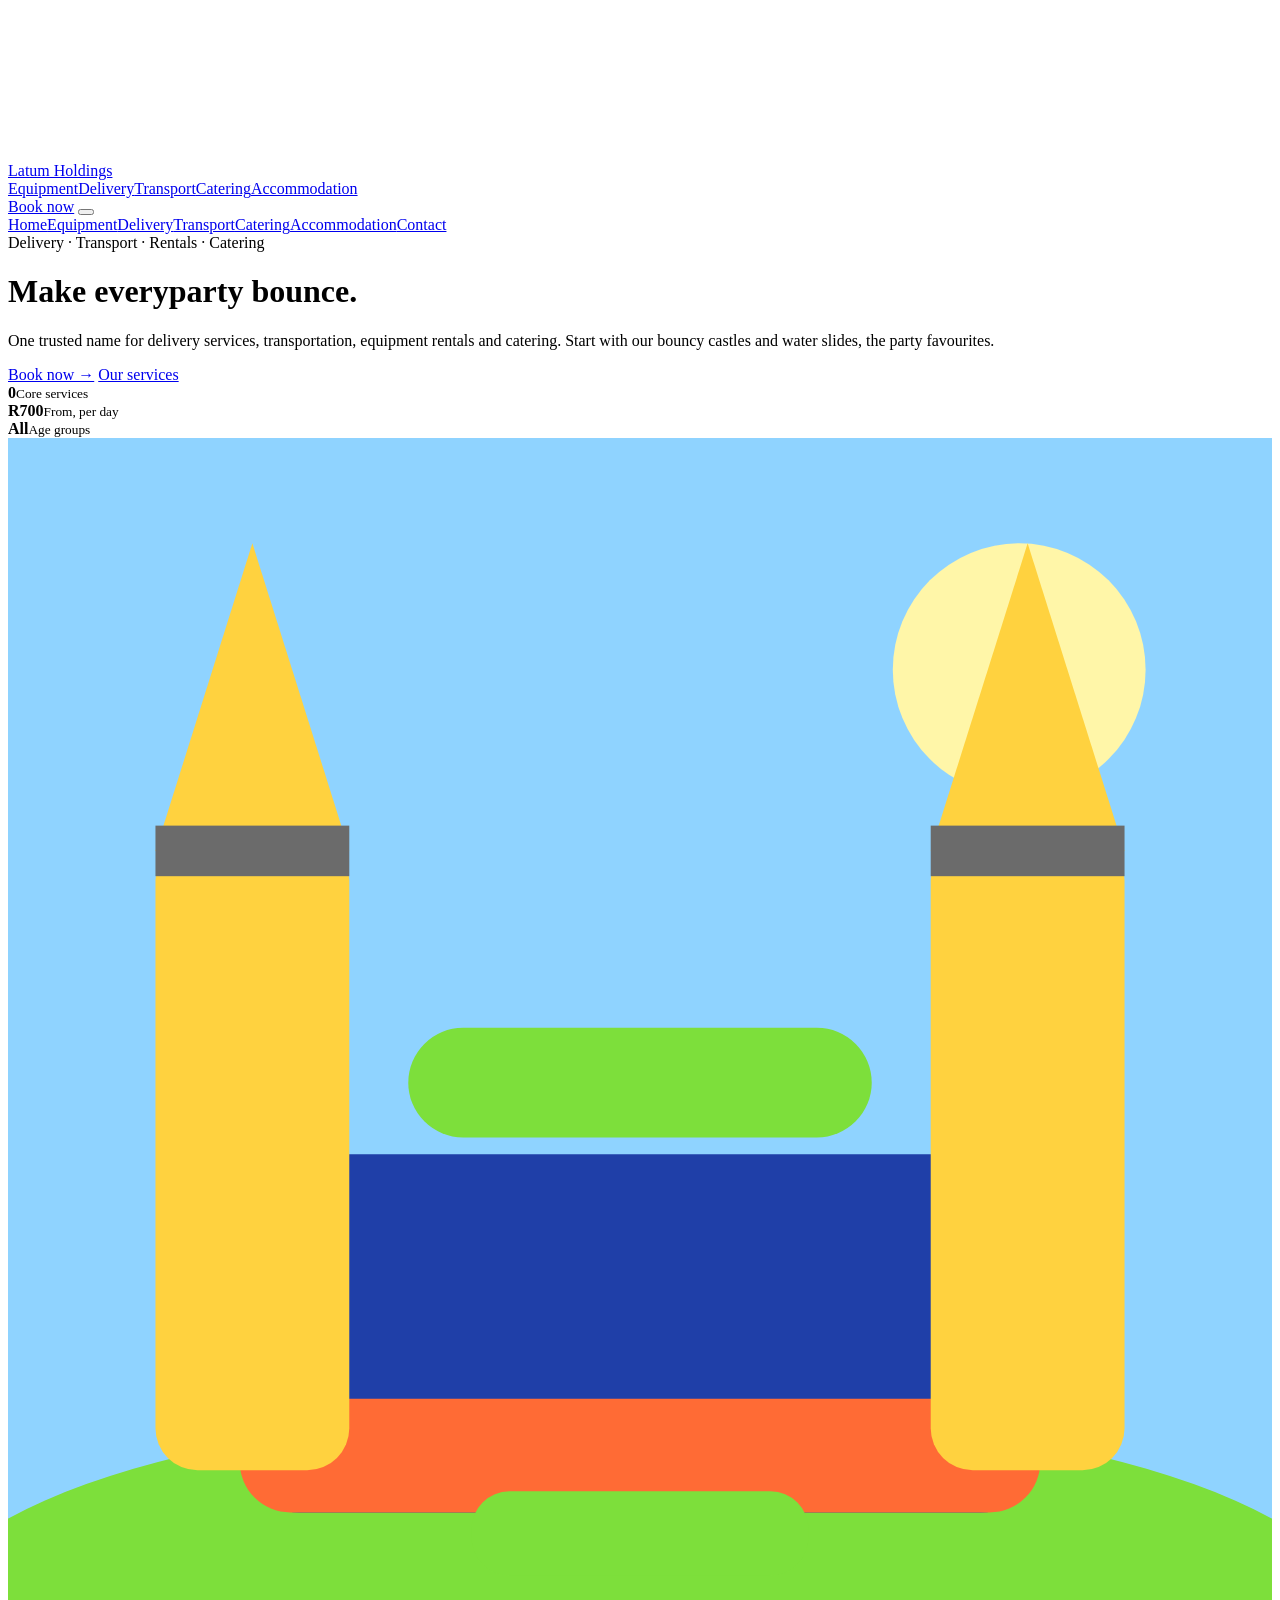
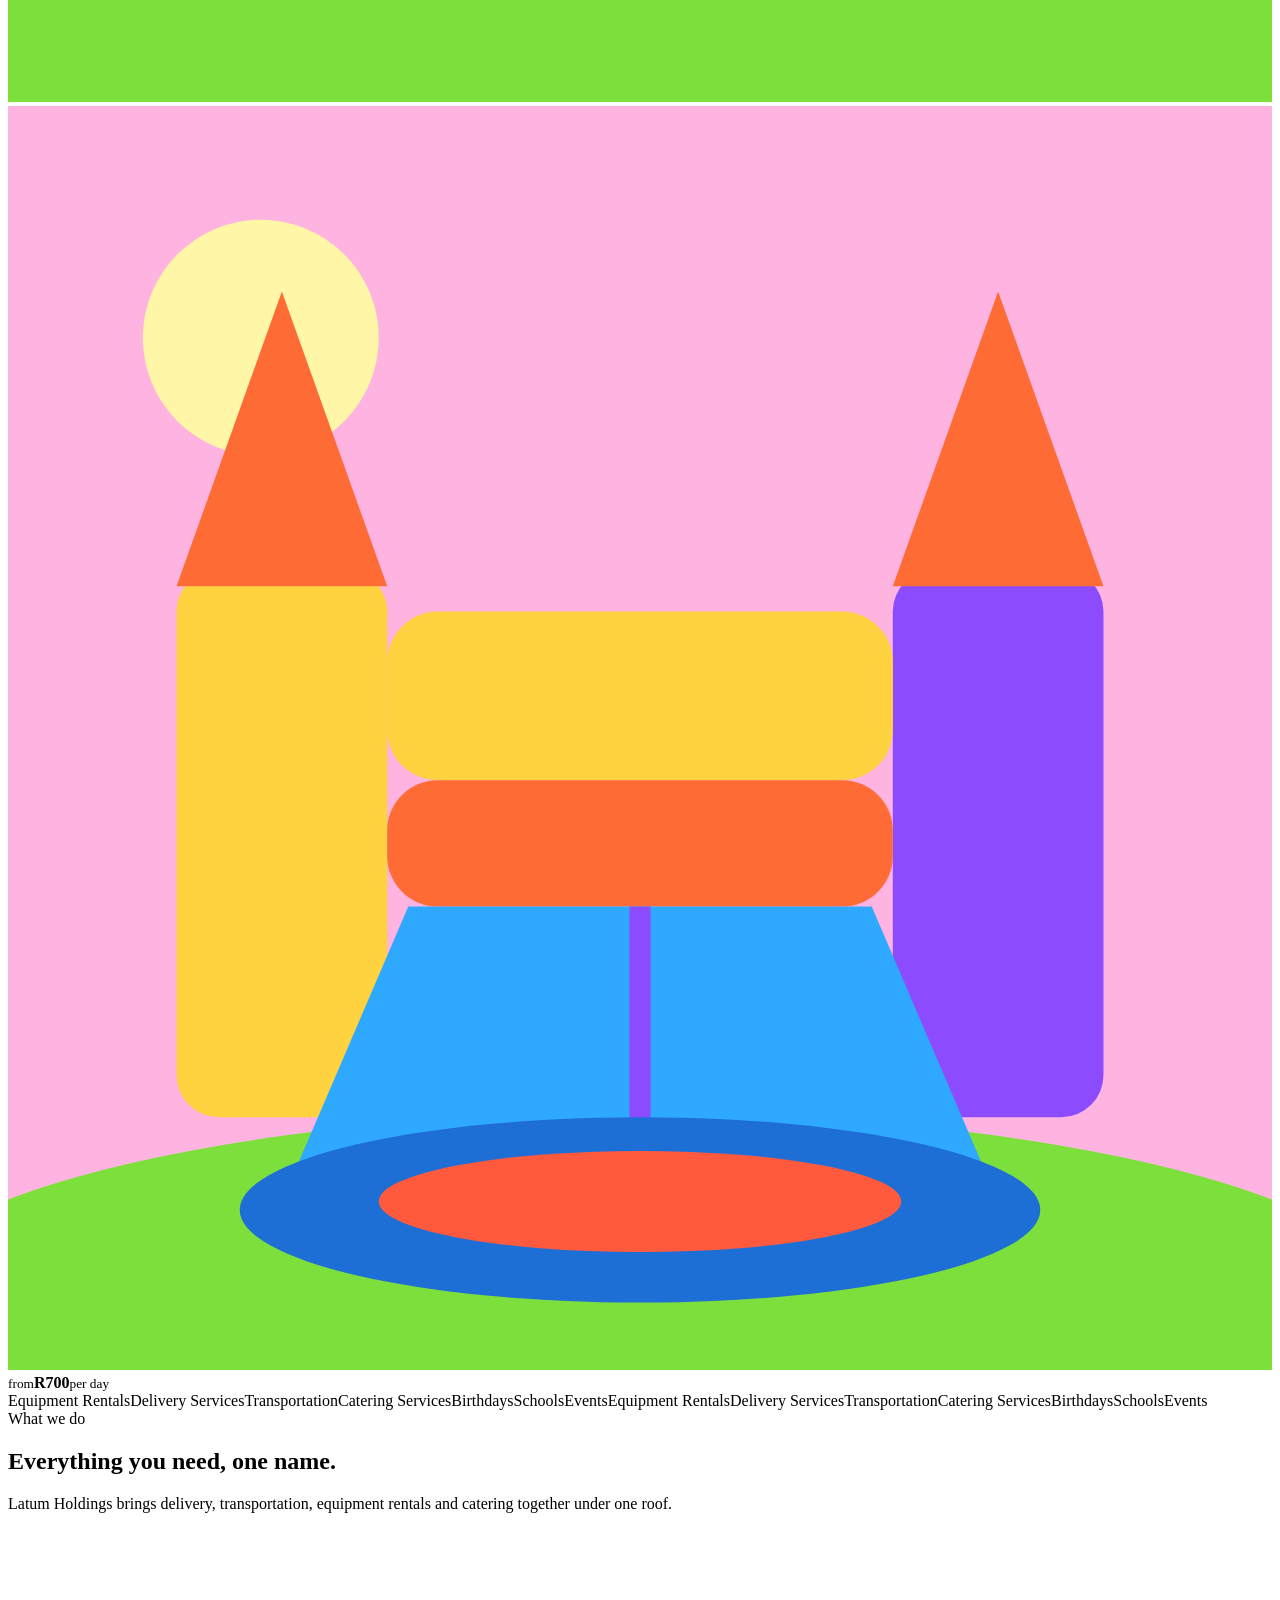
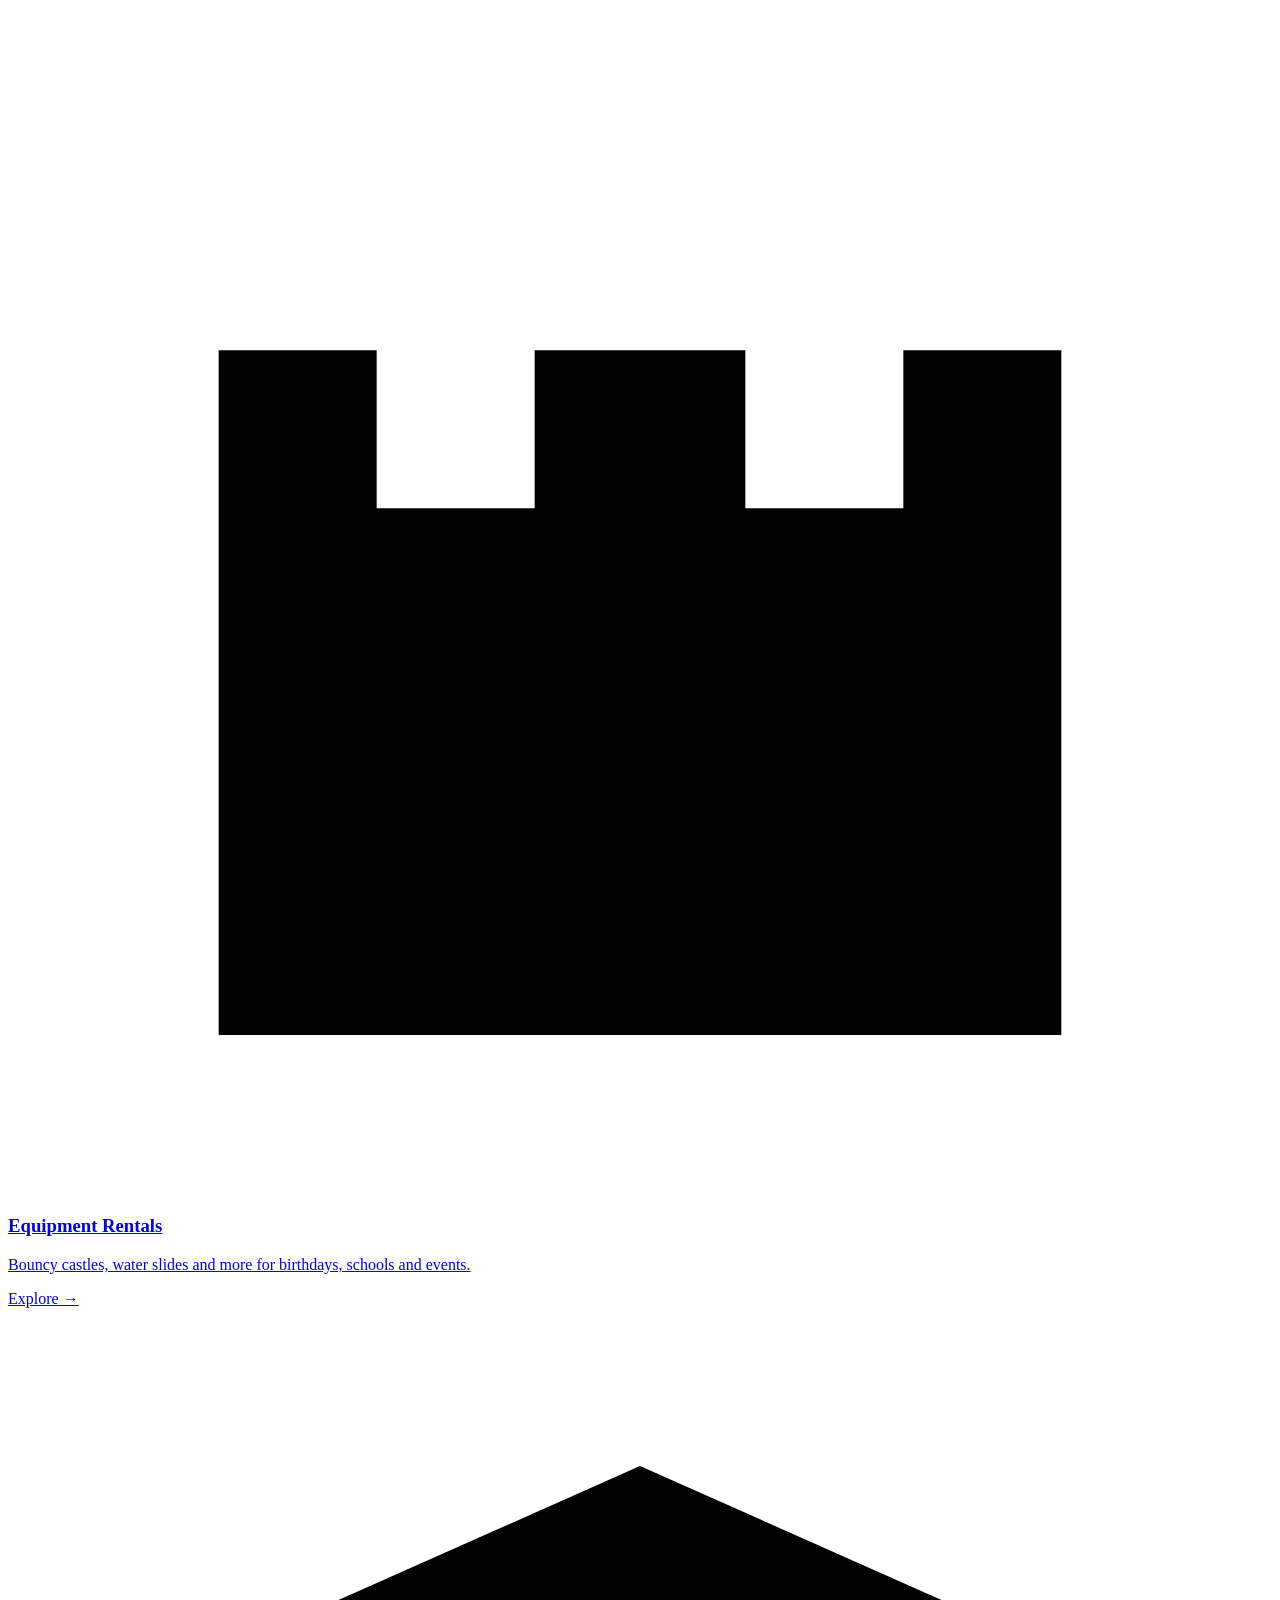
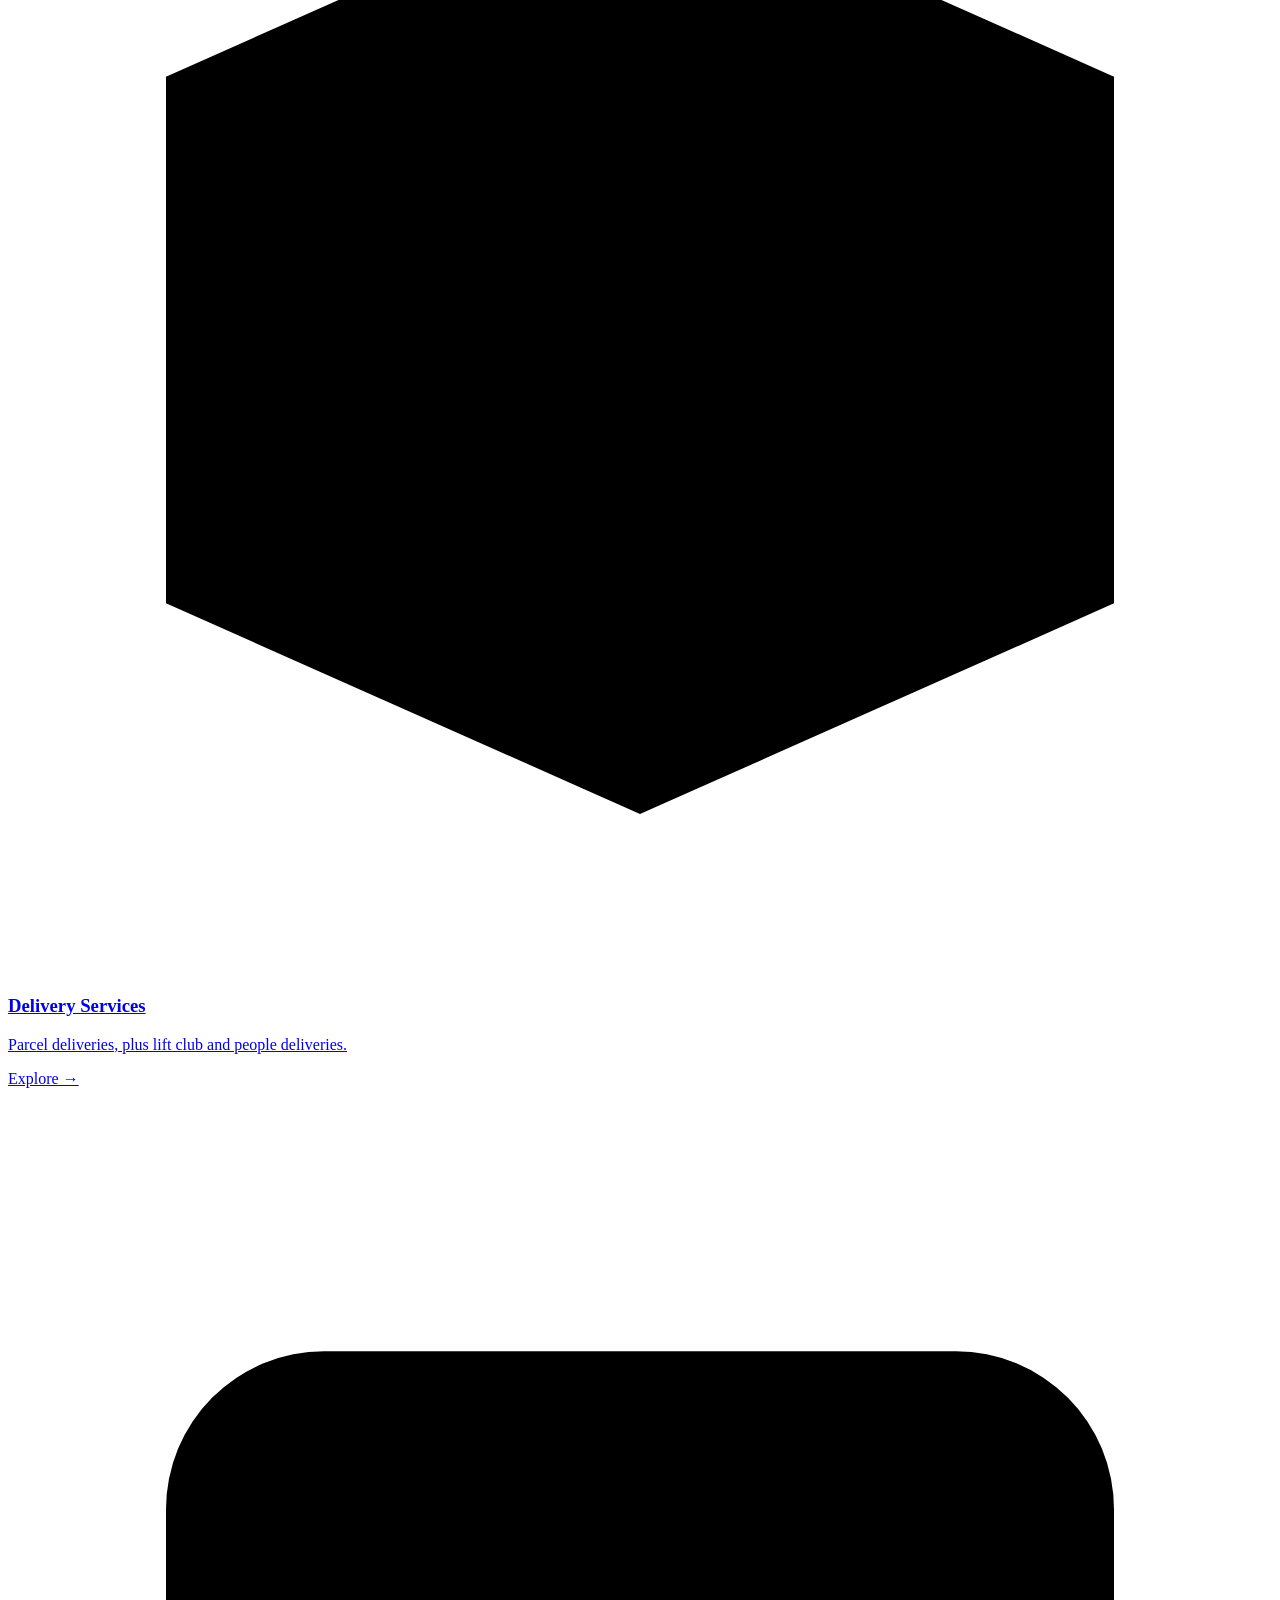
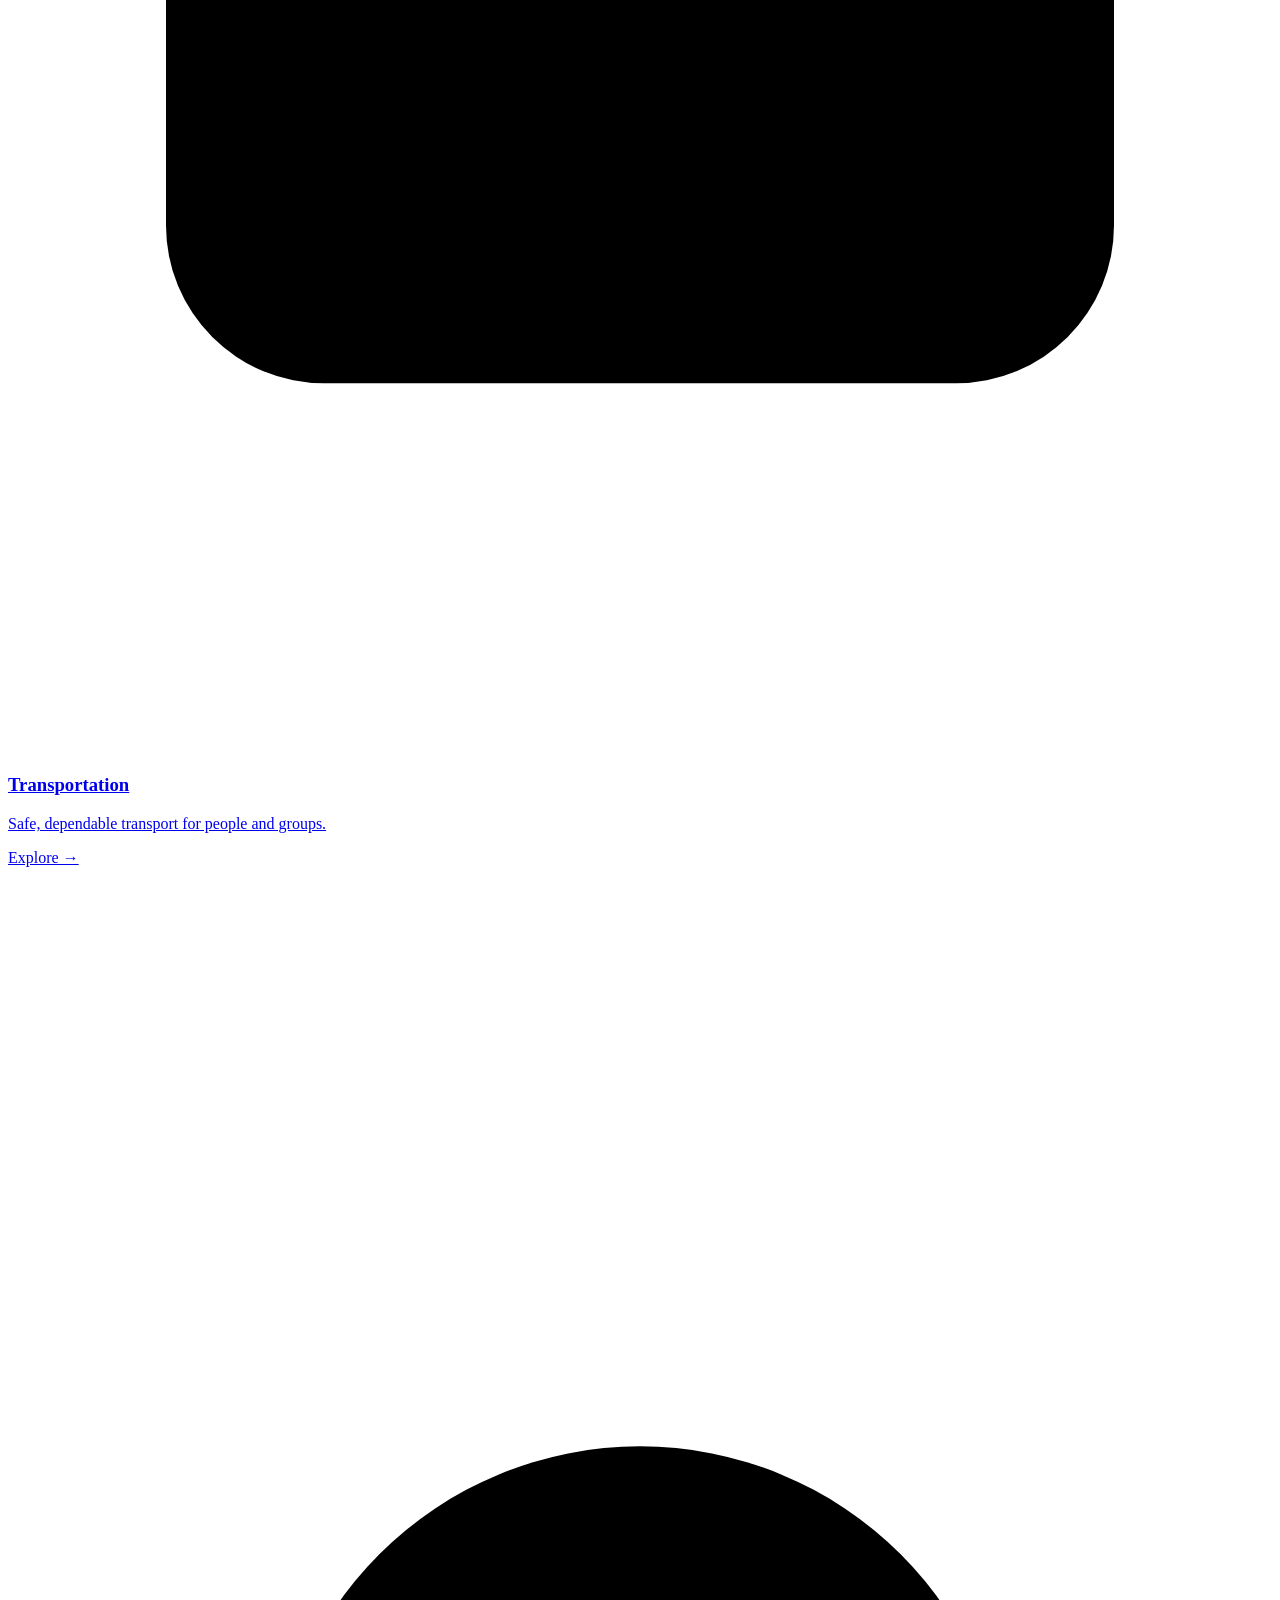
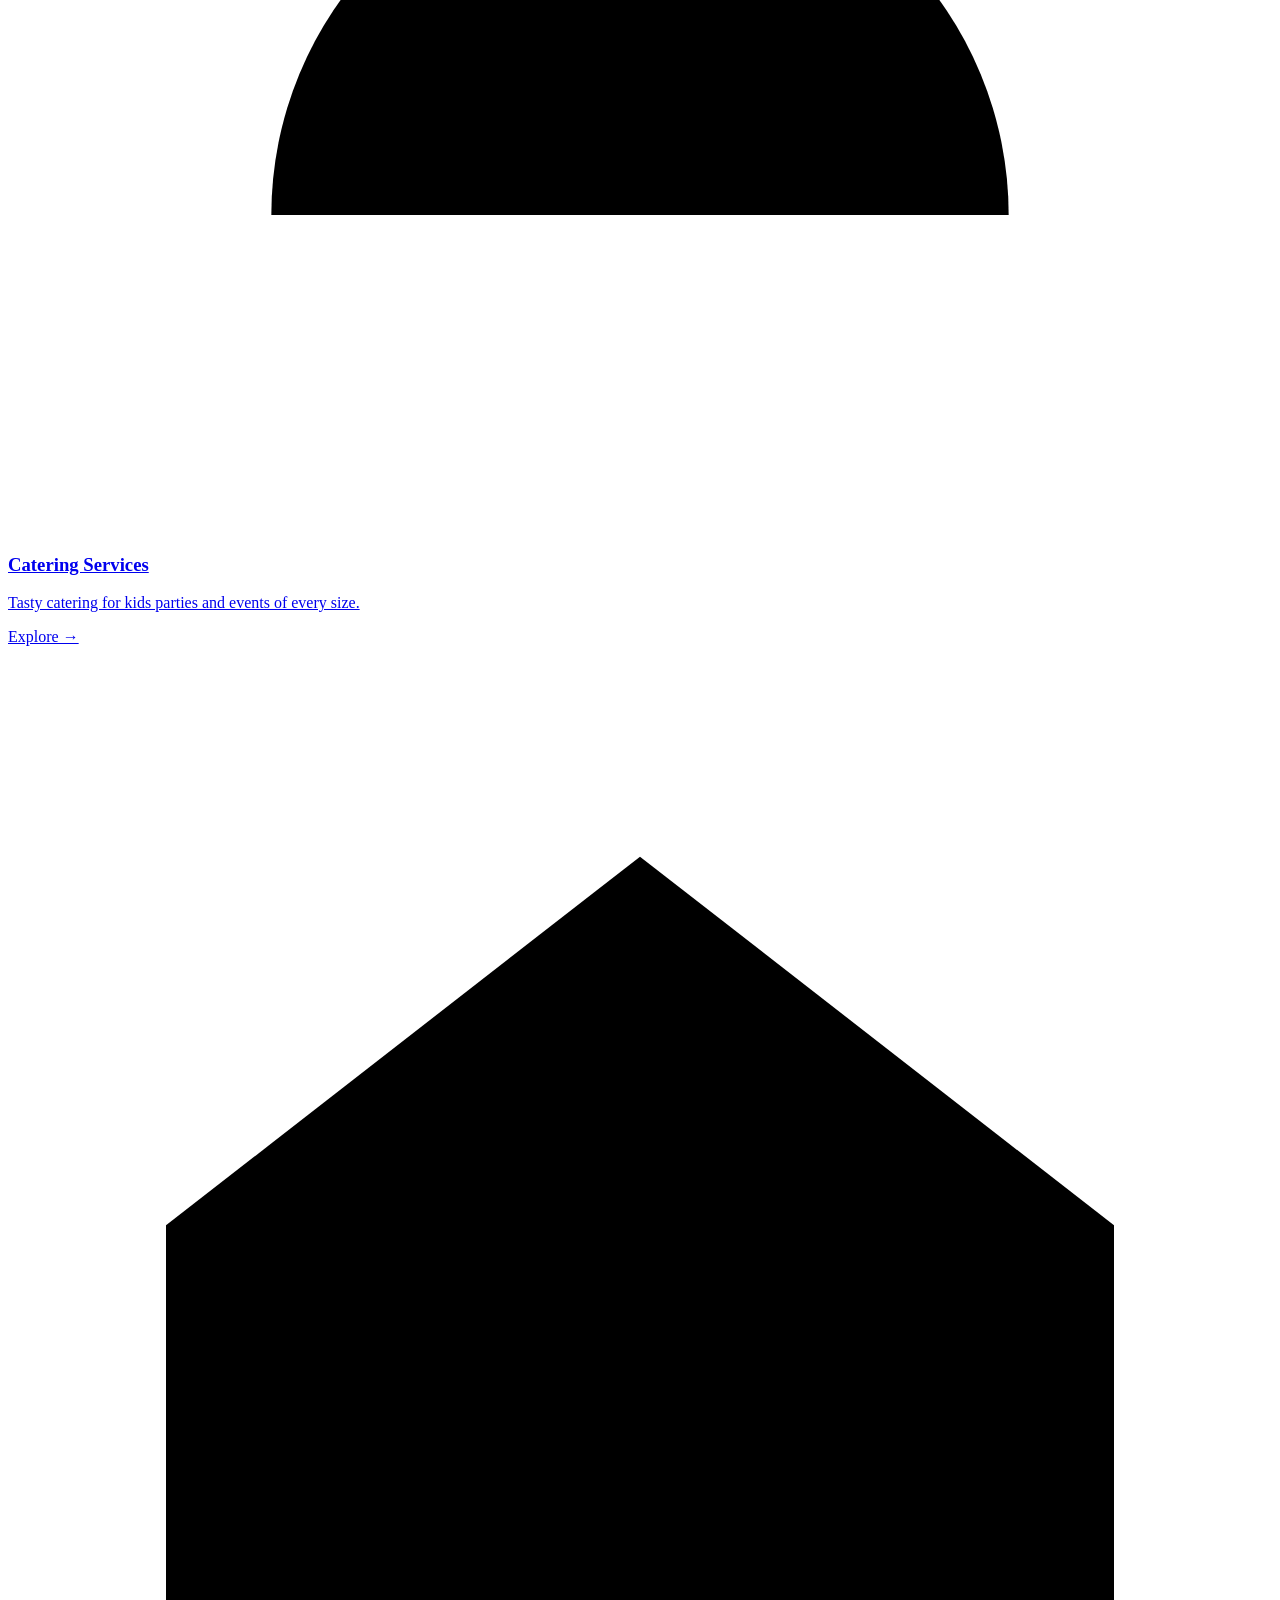
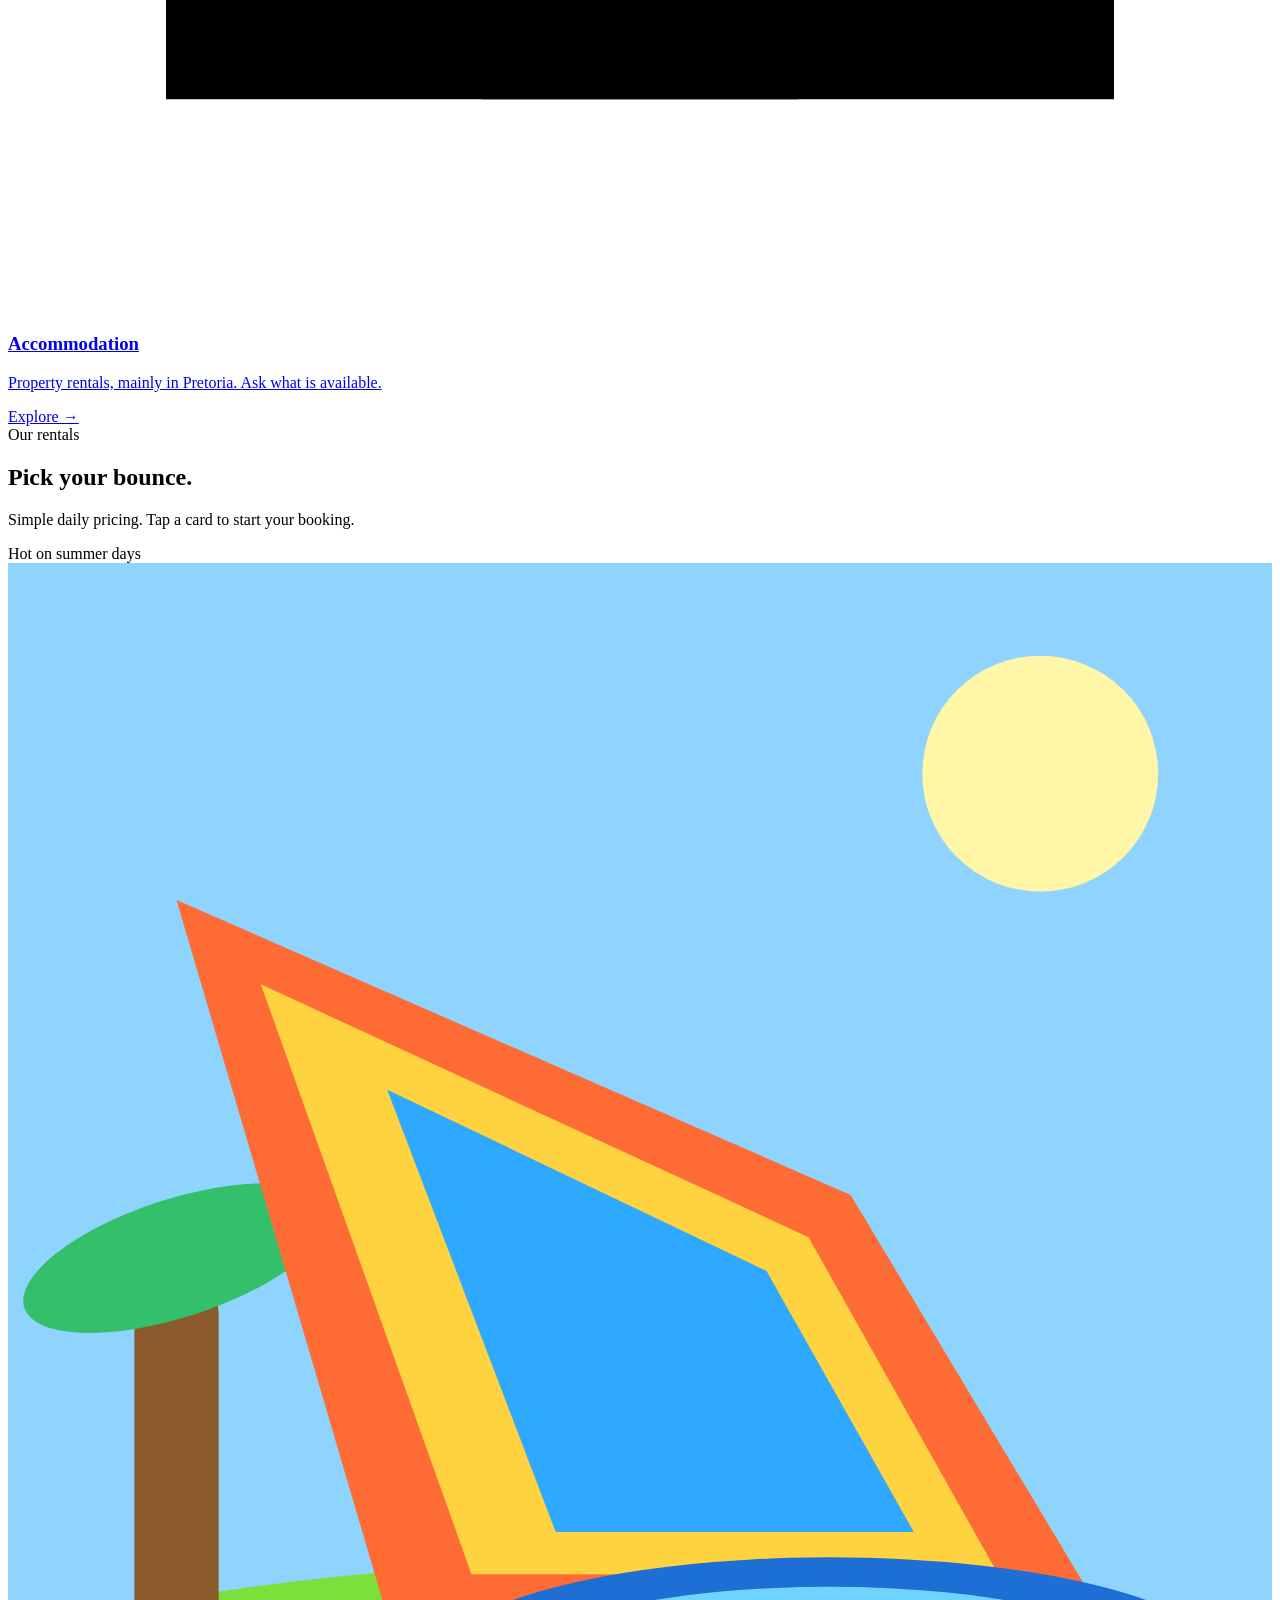
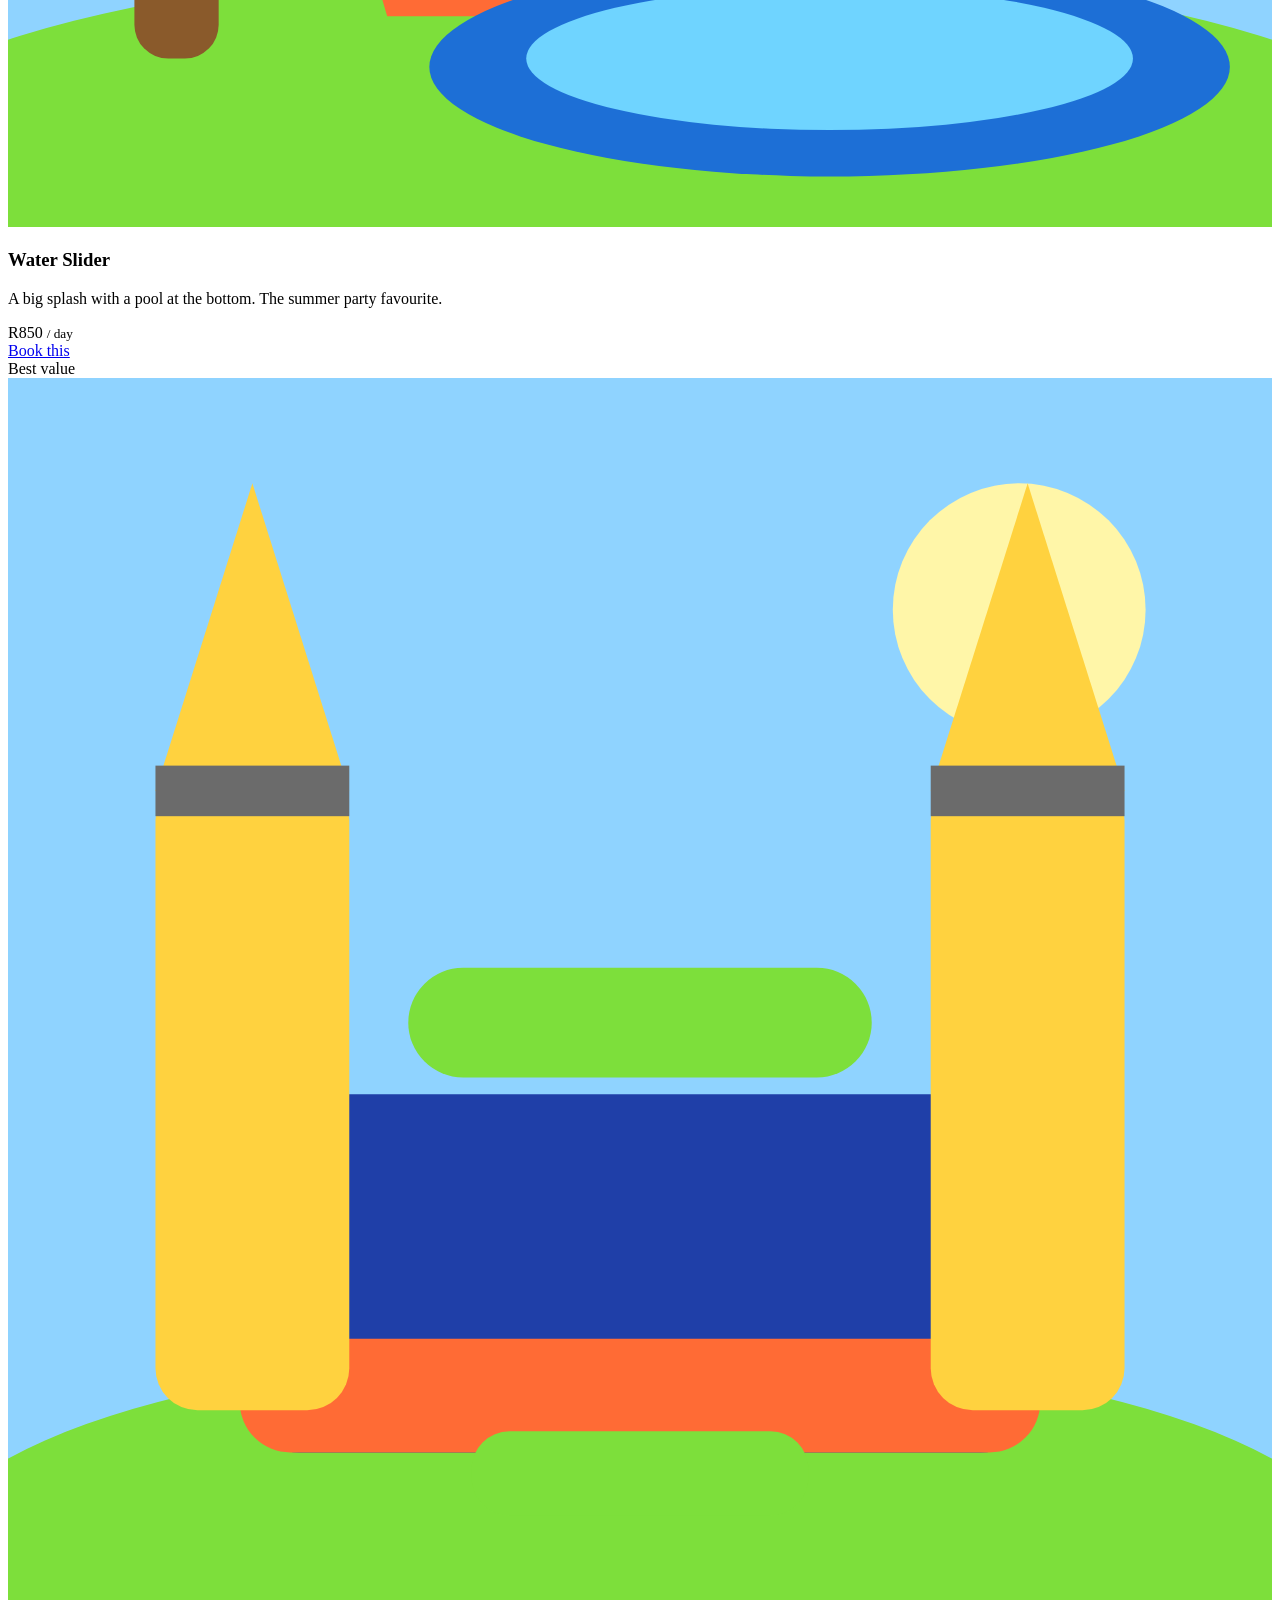
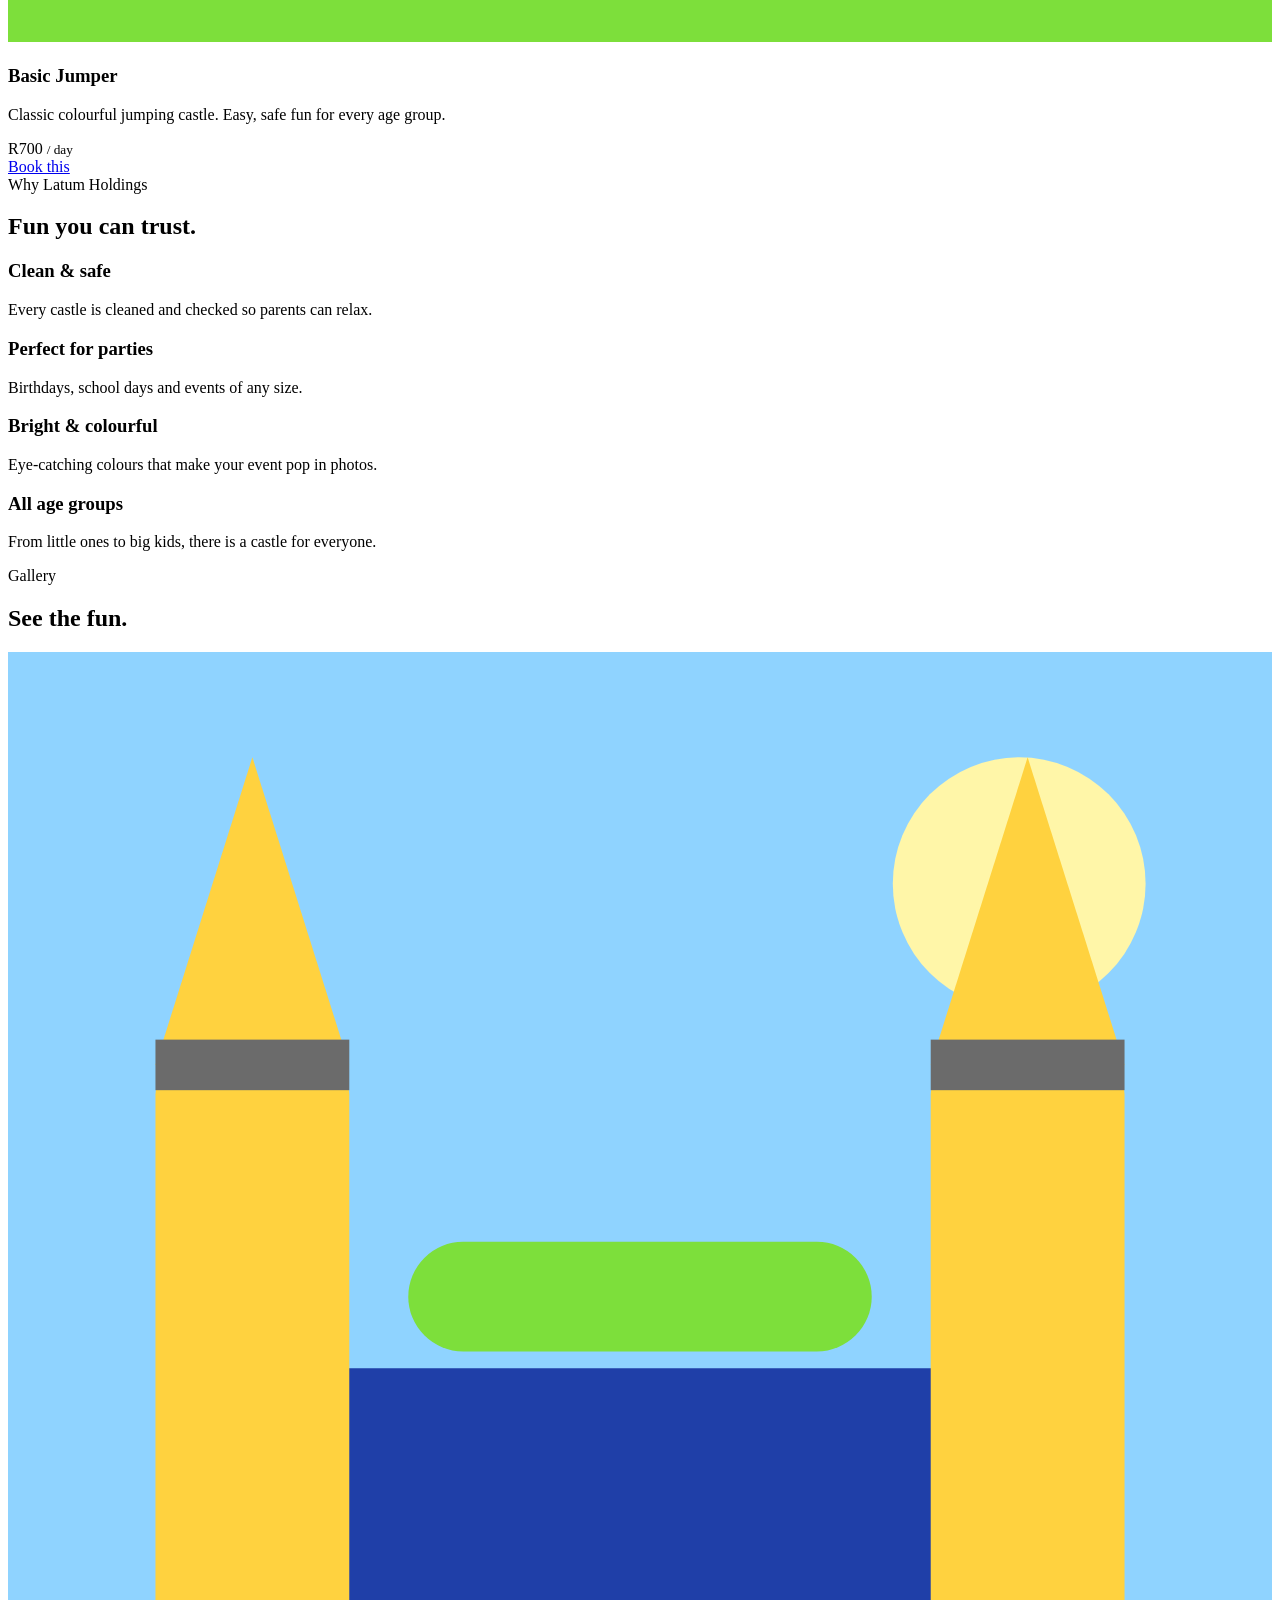
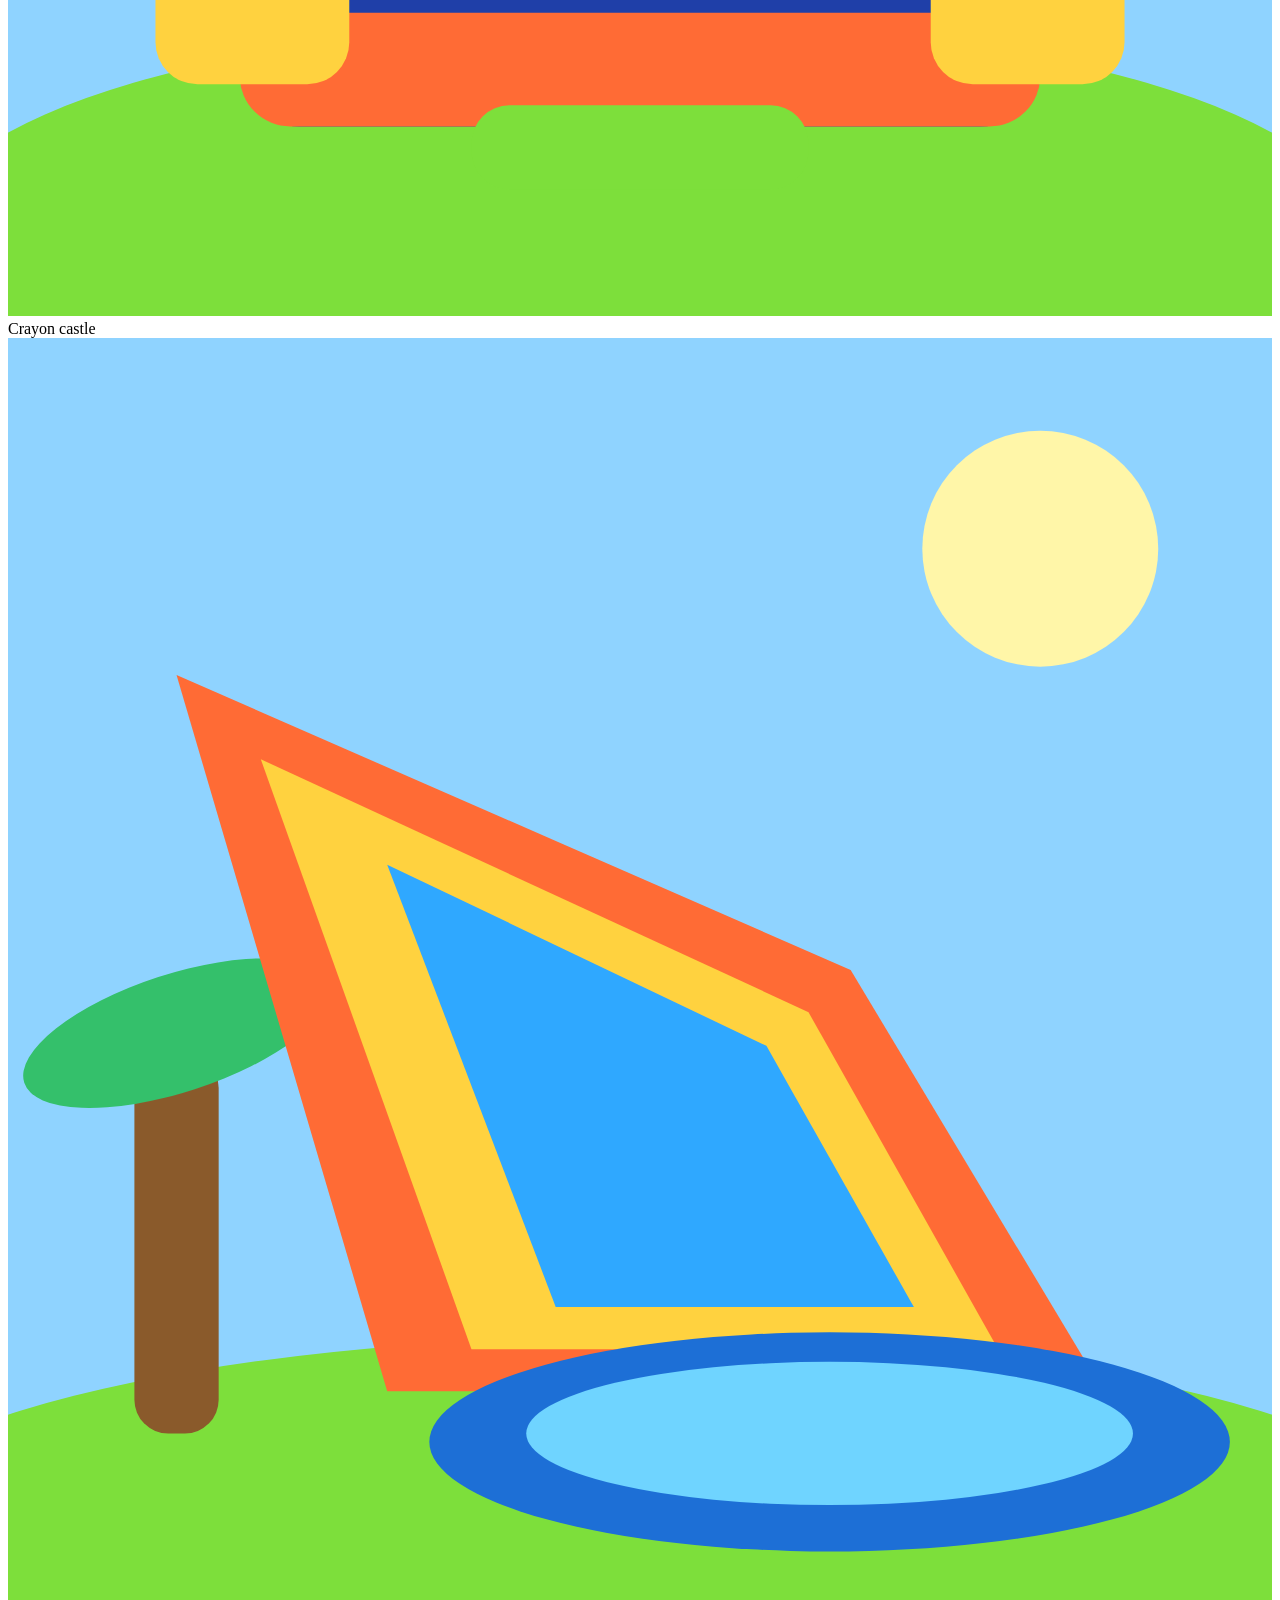
==== commit 6f9f6924: "Add files via upload" ====
--- a/index.html
+++ b/index.html
@@ -3,182 +3,29 @@
 <head>
 <meta charset="utf-8">
 <meta name="viewport" content="width=device-width, initial-scale=1">
-<title>Latum Holdings | Bouncy Castle Rentals Johannesburg</title>
-<meta name="description" content="Clean, safe, colourful jumping castles and water slides for birthdays, schools and events. Book Latum Holdings Bouncy Castle Rentals today.">
+<title>Latum Holdings | Delivery, Transportation, Equipment Rentals &amp; Catering</title>
+<meta name="description" content="Latum Holdings offers delivery services, transportation, equipment rentals (bouncy castles and water slides) and catering services. Clean, safe, colourful fun for birthdays, schools and events. Serving all areas, mainly Pretoria. Book today.">
 <meta name="theme-color" content="#0b1033">
+<link rel="canonical" href="https://latumholdings.github.io/">
+<link rel="icon" href="images/logo.jpg">
+<link rel="apple-touch-icon" href="images/logo.jpg">
+<!-- Link preview (WhatsApp, Facebook, Instagram, etc). Replace https://latumholdings.github.io with your real GitHub Pages address. -->
+<meta property="og:type" content="website">
+<meta property="og:site_name" content="Latum Holdings">
+<meta property="og:locale" content="en_ZA">
+<meta property="og:title" content="Latum Holdings | Delivery, Transportation, Equipment Rentals &amp; Catering">
+<meta property="og:description" content="Latum Holdings offers delivery services, transportation, equipment rentals (bouncy castles and water slides) and catering services. Clean, safe, colourful fun for birthdays, schools and events. Serving all areas, mainly Pretoria. Book today.">
+<meta property="og:url" content="https://latumholdings.github.io/">
+<meta property="og:image" content="https://latumholdings.github.io/images/logo.jpg">
+<meta property="og:image:alt" content="Latum Holdings logo">
+<meta name="twitter:card" content="summary_large_image">
+<meta name="twitter:title" content="Latum Holdings | Delivery, Transportation, Equipment Rentals &amp; Catering">
+<meta name="twitter:description" content="Latum Holdings offers delivery services, transportation, equipment rentals (bouncy castles and water slides) and catering services. Clean, safe, colourful fun for birthdays, schools and events. Serving all areas, mainly Pretoria. Book today.">
+<meta name="twitter:image" content="https://latumholdings.github.io/images/logo.jpg">
 <link rel="preconnect" href="https://fonts.googleapis.com">
 <link rel="preconnect" href="https://fonts.gstatic.com" crossorigin>
 <link href="https://fonts.googleapis.com/css2?family=Baloo+2:wght@600;700;800&family=Inter:wght@400;500;600&display=swap" rel="stylesheet">
-<style>
-:root{
-  --navy:#0b1033; --navy2:#141a4d; --yellow:#ffd23f; --orange:#ff6b35; --pink:#ff3d8b;
-  --blue:#2fa8ff; --green:#7ddf3b; --purple:#8c4bff; --ink:#f6f7ff; --muted:#aab0e0;
-  --card:rgba(255,255,255,.07); --line:rgba(255,255,255,.14);
-  --grad:linear-gradient(120deg,var(--yellow),var(--orange) 45%,var(--pink));
-}
-*{box-sizing:border-box;margin:0;padding:0}
-html{scroll-behavior:smooth}
-body{font-family:Inter,system-ui,sans-serif;background:var(--navy);color:var(--ink);overflow-x:hidden;line-height:1.6}
-h1,h2,h3,.display{font-family:'Baloo 2',sans-serif;line-height:1.05;letter-spacing:-.01em}
-a{color:inherit;text-decoration:none}
-img{max-width:100%;display:block}
-.wrap{width:min(1180px,92%);margin:0 auto}
-section{position:relative;padding:110px 0}
-.grad-text{background:var(--grad);-webkit-background-clip:text;background-clip:text;color:transparent}
-.eyebrow{display:inline-block;padding:6px 14px;border:1px solid var(--line);border-radius:99px;background:var(--card);font-size:.8rem;letter-spacing:.14em;text-transform:uppercase;color:var(--yellow);font-weight:600}
-h2{font-size:clamp(2.2rem,5vw,3.8rem);margin:16px 0 14px}
-.lead{color:var(--muted);max-width:620px;font-size:1.08rem}
-
-/* progress + cursor glow */
-#progress{position:fixed;top:0;left:0;height:4px;width:0;background:var(--grad);z-index:200}
-#glow{position:fixed;width:420px;height:420px;border-radius:50%;pointer-events:none;z-index:0;
-  background:radial-gradient(circle,rgba(255,107,53,.22),transparent 65%);transform:translate(-50%,-50%);left:-999px;top:-999px;transition:opacity .3s}
-
-/* nav */
-nav{position:fixed;inset:14px 0 auto 0;z-index:150;display:flex;justify-content:center}
-.nav-in{display:flex;align-items:center;gap:26px;padding:10px 12px 10px 22px;border-radius:99px;
-  background:rgba(11,16,51,.62);backdrop-filter:blur(16px);border:1px solid var(--line);transition:.3s;width:min(980px,94%)}
-.logo{font-family:'Baloo 2';font-weight:800;font-size:1.3rem;display:flex;align-items:center;gap:8px}
-.logo i{width:30px;height:30px;border-radius:9px;background:var(--grad);display:grid;place-items:center;font-style:normal;font-size:1rem;animation:wob 3s ease-in-out infinite}
-.links{display:flex;gap:22px;margin-left:auto;font-size:.95rem;color:var(--muted)}
-.links a{position:relative;transition:color .2s}
-.links a:hover{color:#fff}
-.links a::after{content:"";position:absolute;left:0;bottom:-4px;height:2px;width:0;background:var(--yellow);transition:width .25s}
-.links a:hover::after{width:100%}
-.btn{display:inline-flex;align-items:center;gap:10px;padding:14px 26px;border-radius:99px;font-weight:700;font-family:'Baloo 2';font-size:1.05rem;
-  background:var(--grad);color:#2a1200;border:0;cursor:pointer;position:relative;overflow:hidden;transition:transform .2s,box-shadow .2s;box-shadow:0 10px 30px -8px rgba(255,107,53,.6)}
-.btn:hover{transform:translateY(-3px) scale(1.03);box-shadow:0 18px 40px -8px rgba(255,61,139,.6)}
-.btn::before{content:"";position:absolute;top:0;left:-120%;width:60%;height:100%;background:linear-gradient(100deg,transparent,rgba(255,255,255,.55),transparent);transform:skewX(-20deg);animation:shine 3.5s infinite}
-.btn.ghost{background:var(--card);color:var(--ink);border:1px solid var(--line);box-shadow:none}
-.btn.ghost::before{display:none}
-.nav-cta{padding:10px 20px;font-size:.95rem}
-@media(max-width:800px){.links{display:none}.nav-in{justify-content:space-between}}
-
-/* hero */
-.hero{min-height:100vh;display:flex;align-items:center;padding-top:140px;overflow:hidden;
-  background:radial-gradient(900px 600px at 80% 10%,rgba(140,75,255,.45),transparent 60%),
-             radial-gradient(800px 600px at 10% 90%,rgba(47,168,255,.35),transparent 60%),var(--navy)}
-.hero-grid{display:grid;grid-template-columns:1.1fr .9fr;gap:40px;align-items:center;position:relative;z-index:2}
-.hero h1{font-size:clamp(3rem,8.4vw,6.6rem);margin:20px 0}
-.hero h1 span{display:block}
-.hero p{font-size:1.2rem;color:var(--muted);max-width:520px;margin-bottom:34px}
-.cta-row{display:flex;gap:14px;flex-wrap:wrap}
-.badges{display:flex;gap:26px;margin-top:44px;flex-wrap:wrap}
-.badge b{display:block;font-family:'Baloo 2';font-size:2rem;color:var(--yellow)}
-.badge small{color:var(--muted)}
-.hero-art{position:relative;aspect-ratio:1/1.05}
-.photo-card{position:absolute;border-radius:28px;overflow:hidden;border:3px solid rgba(255,255,255,.85);box-shadow:0 40px 70px -20px rgba(0,0,0,.7);background:linear-gradient(160deg,#2c3a9a,#6a2fb8)}
-.photo-card.a{width:62%;aspect-ratio:3/4;top:0;right:6%;transform:rotate(4deg);animation:floatA 7s ease-in-out infinite}
-.photo-card.b{width:52%;aspect-ratio:3/4;bottom:0;left:0;transform:rotate(-6deg);animation:floatB 8s ease-in-out infinite}
-.photo-card img,.photo-card svg{width:100%;height:100%;object-fit:cover}
-.photo-card img{position:absolute;inset:0}
-.sticker{position:absolute;z-index:3;display:grid;place-items:center;text-align:center;width:130px;height:130px;border-radius:50%;
-  background:var(--yellow);color:#2a1200;font-family:'Baloo 2';font-weight:800;line-height:1;right:-4%;bottom:12%;transform:rotate(12deg);
-  box-shadow:0 20px 40px -10px rgba(255,210,63,.5);animation:pulse 2.6s ease-in-out infinite}
-.sticker small{font-size:.8rem;display:block;font-weight:700}
-.sticker b{font-size:2.1rem}
-@media(max-width:900px){.hero-grid{grid-template-columns:1fr}.hero-art{max-width:460px;margin:20px auto 0;width:100%}}
-
-/* balloons + confetti */
-.balloon{position:absolute;bottom:-160px;width:60px;height:76px;border-radius:50% 50% 48% 48%;z-index:1;opacity:.9;animation:rise linear infinite}
-.balloon::after{content:"";position:absolute;left:50%;top:100%;width:2px;height:70px;background:rgba(255,255,255,.4)}
-.balloon::before{content:"";position:absolute;left:18%;top:14%;width:14px;height:22px;border-radius:50%;background:rgba(255,255,255,.4);transform:rotate(25deg)}
-#confetti{position:fixed;inset:0;pointer-events:none;z-index:180}
-
-/* marquee */
-.marquee{overflow:hidden;background:var(--grad);color:#2a1200;padding:16px 0;transform:rotate(-1.4deg);margin:-30px -10px 0;position:relative;z-index:5}
-.track{display:flex;gap:46px;width:max-content;animation:scroll 28s linear infinite;font-family:'Baloo 2';font-weight:800;font-size:1.5rem;text-transform:uppercase}
-.track span::after{content:"\2605";margin-left:46px}
-
-/* pricing */
-.pricing .cards{display:grid;grid-template-columns:repeat(auto-fit,minmax(300px,1fr));gap:30px;margin-top:56px}
-.price-card{position:relative;border-radius:32px;padding:18px 18px 30px;background:var(--card);border:1px solid var(--line);transition:transform .25s ease;transform-style:preserve-3d;overflow:hidden}
-.price-card::before{content:"";position:absolute;inset:-2px;border-radius:34px;background:conic-gradient(from var(--a,0deg),var(--yellow),var(--pink),var(--blue),var(--yellow));z-index:-1;animation:spin 6s linear infinite;opacity:.7}
-.price-card::after{content:"";position:absolute;inset:1px;border-radius:31px;background:var(--navy2);z-index:-1}
-@property --a{syntax:'<angle>';inherits:false;initial-value:0deg}
-@keyframes spin{to{--a:360deg}}
-.price-card .media{aspect-ratio:4/3;border-radius:22px;overflow:hidden;position:relative;background:linear-gradient(160deg,#1d4fbf,#2fa8ff)}
-.price-card .media img,.price-card .media svg{width:100%;height:100%;object-fit:cover;transition:transform .6s}
-.price-card .media img{position:absolute;inset:0}
-.price-card:hover .media img,.price-card:hover .media svg{transform:scale(1.08)}
-.tag{position:absolute;top:14px;left:14px;z-index:2;background:var(--pink);padding:5px 12px;border-radius:99px;font-weight:700;font-size:.8rem}
-.price-card h3{font-size:2rem;margin:22px 10px 4px}
-.price-card p{color:var(--muted);margin:0 10px 18px}
-.price-row{display:flex;align-items:end;justify-content:space-between;margin:0 10px;gap:12px;flex-wrap:wrap}
-.amount{font-family:'Baloo 2';font-size:3.2rem;font-weight:800;line-height:1}
-.amount small{font-size:1rem;color:var(--muted);font-weight:600}
-
-/* features */
-.features .grid{display:grid;grid-template-columns:repeat(auto-fit,minmax(240px,1fr));gap:22px;margin-top:50px}
-.feat{padding:30px;border-radius:26px;background:var(--card);border:1px solid var(--line);transition:.3s;position:relative;overflow:hidden}
-.feat:hover{transform:translateY(-8px);background:rgba(255,255,255,.11)}
-.feat .ic{width:62px;height:62px;border-radius:20px;display:grid;place-items:center;font-size:1.8rem;margin-bottom:18px;transition:transform .4s}
-.feat:hover .ic{transform:rotate(-10deg) scale(1.15)}
-.feat h3{font-size:1.5rem;margin-bottom:6px}
-.feat p{color:var(--muted);font-size:.97rem}
-
-/* gallery */
-.gallery .masonry{columns:3 260px;column-gap:20px;margin-top:50px}
-.tile{break-inside:avoid;margin-bottom:20px;border-radius:24px;overflow:hidden;position:relative;border:1px solid var(--line);background:linear-gradient(160deg,#2c3a9a,#8c4bff);cursor:zoom-in}
-.tile img,.tile svg{width:100%;height:100%;object-fit:cover;transition:transform .6s}
-.tile img{position:absolute;inset:0}
-.tile:hover img,.tile:hover svg{transform:scale(1.1) rotate(1deg)}
-.tile .cap{position:absolute;left:0;right:0;bottom:0;padding:40px 18px 16px;background:linear-gradient(transparent,rgba(5,8,30,.85));font-family:'Baloo 2';font-size:1.25rem;font-weight:700;transform:translateY(40%);opacity:0;transition:.35s;z-index:2}
-.tile:hover .cap{transform:none;opacity:1}
-.t1{aspect-ratio:3/4}.t2{aspect-ratio:1/1}.t3{aspect-ratio:3/4}.t4{aspect-ratio:4/3}.t5{aspect-ratio:1/1}.t6{aspect-ratio:3/4}
-#lightbox{position:fixed;inset:0;background:rgba(5,8,30,.92);display:none;place-items:center;z-index:300;padding:30px;cursor:zoom-out}
-#lightbox.on{display:grid;animation:fade .25s}
-#lightbox img,#lightbox svg{max-height:88vh;max-width:92vw;border-radius:20px;box-shadow:0 40px 100px #000}
-
-/* steps */
-.steps{display:grid;grid-template-columns:repeat(auto-fit,minmax(230px,1fr));gap:26px;margin-top:56px;counter-reset:s}
-.step{position:relative;padding:34px 28px;border-radius:26px;background:linear-gradient(160deg,rgba(255,255,255,.1),rgba(255,255,255,.03));border:1px solid var(--line)}
-.step::before{counter-increment:s;content:counter(s);position:absolute;top:-24px;left:24px;width:52px;height:52px;border-radius:50%;background:var(--grad);color:#2a1200;font-family:'Baloo 2';font-weight:800;font-size:1.6rem;display:grid;place-items:center;box-shadow:0 10px 24px -6px rgba(255,107,53,.6)}
-.step h3{font-size:1.45rem;margin:8px 0 6px}
-.step p{color:var(--muted);font-size:.96rem}
-
-/* contact */
-.contact{background:radial-gradient(700px 500px at 90% 20%,rgba(255,61,139,.28),transparent 60%),radial-gradient(700px 500px at 0% 90%,rgba(47,168,255,.25),transparent 60%)}
-.contact-grid{display:grid;grid-template-columns:1fr 1.05fr;gap:50px;margin-top:44px;align-items:start}
-@media(max-width:900px){.contact-grid{grid-template-columns:1fr}}
-.cinfo a.row{display:flex;align-items:center;gap:16px;padding:18px 22px;border-radius:20px;background:var(--card);border:1px solid var(--line);margin-bottom:14px;transition:.25s}
-.cinfo a.row:hover{transform:translateX(8px);border-color:var(--yellow)}
-.cinfo .ico{width:46px;height:46px;border-radius:14px;display:grid;place-items:center;font-size:1.3rem;flex:none}
-.cinfo b{display:block;font-size:1.1rem}
-.cinfo small{color:var(--muted)}
-form{padding:32px;border-radius:30px;background:rgba(255,255,255,.07);border:1px solid var(--line);backdrop-filter:blur(10px);display:grid;gap:16px}
-.two{display:grid;grid-template-columns:1fr 1fr;gap:16px}
-@media(max-width:560px){.two{grid-template-columns:1fr}}
-label{font-size:.85rem;color:var(--muted);font-weight:600;display:grid;gap:6px}
-input,select,textarea{width:100%;padding:14px 16px;border-radius:14px;border:1px solid var(--line);background:rgba(5,8,30,.55);color:#fff;font:inherit;transition:.2s}
-select option{color:#111}
-input:focus,select:focus,textarea:focus{outline:none;border-color:var(--yellow);box-shadow:0 0 0 4px rgba(255,210,63,.18)}
-textarea{min-height:100px;resize:vertical}
-
-footer{padding:50px 0 90px;border-top:1px solid var(--line);color:var(--muted);text-align:center}
-footer .logo{justify-content:center;color:#fff;margin-bottom:10px}
-.socials{display:flex;gap:12px;justify-content:center;margin:18px 0}
-.socials a{padding:10px 18px;border-radius:99px;background:var(--card);border:1px solid var(--line);transition:.25s;font-weight:600;color:#fff}
-.socials a:hover{background:var(--grad);color:#2a1200;transform:translateY(-4px)}
-
-.wa{position:fixed;right:20px;bottom:20px;z-index:160;width:64px;height:64px;border-radius:50%;background:#25d366;display:grid;place-items:center;box-shadow:0 14px 34px -6px rgba(37,211,102,.7);animation:pulse 2.4s infinite}
-.wa svg{width:34px;height:34px;fill:#fff}
-
-/* reveal */
-.rv{opacity:0;transform:translateY(46px) scale(.97);transition:opacity .8s cubic-bezier(.2,.7,.2,1),transform .8s cubic-bezier(.2,.7,.2,1)}
-.rv.in{opacity:1;transform:none}
-.d1{transition-delay:.1s}.d2{transition-delay:.2s}.d3{transition-delay:.3s}.d4{transition-delay:.4s}
-
-@keyframes rise{from{transform:translateY(0) rotate(-6deg)}50%{transform:translateY(-60vh) rotate(6deg)}to{transform:translateY(-130vh) rotate(-6deg)}}
-@keyframes scroll{to{transform:translateX(-50%)}}
-@keyframes shine{0%,60%{left:-120%}100%{left:160%}}
-@keyframes floatA{50%{transform:rotate(1deg) translateY(-18px)}}
-@keyframes floatB{50%{transform:rotate(-2deg) translateY(16px)}}
-@keyframes pulse{50%{transform:scale(1.08) rotate(12deg)}}
-@keyframes wob{50%{transform:rotate(-12deg) scale(1.1)}}
-@keyframes fade{from{opacity:0}}
-@media(prefers-reduced-motion:reduce){*{animation:none!important;transition:none!important}.rv{opacity:1;transform:none}}
-</style>
+<link rel="stylesheet" href="style.css">
 </head>
 <body>
 <div id="progress"></div><div id="glow"></div><canvas id="confetti"></canvas>
@@ -215,24 +62,26 @@
 </svg>
 
 <nav><div class="nav-in">
-  <a href="#top" class="logo"><i>🏰</i> Latum Holdings</a>
-  <div class="links"><a href="#pricing">Rentals</a><a href="#why">Why us</a><a href="#gallery">Gallery</a><a href="#how">How it works</a><a href="#book">Contact</a></div>
-  <a href="#book" class="btn nav-cta">Book now</a>
-</div></nav>
+  <a href="index.html" class="logo"><img class="logo-img" src="images/logo.jpg" alt="" onerror="this.remove()"><span>Latum Holdings</span></a>
+  <div class="links"><a href="equipment.html">Equipment</a><a href="delivery.html">Delivery</a><a href="transport.html">Transport</a><a href="catering.html">Catering</a><a href="accommodation.html">Accommodation</a></div>
+  <a href="index.html#book" class="btn nav-cta">Book now</a>
+  <button class="burger" aria-label="Open menu" aria-expanded="false"><span></span><span></span><span></span></button>
+</div>
+<div class="mmenu"><a href="index.html">Home</a><a href="equipment.html">Equipment</a><a href="delivery.html">Delivery</a><a href="transport.html">Transport</a><a href="catering.html">Catering</a><a href="accommodation.html">Accommodation</a><a href="index.html#book">Contact</a></div></nav>
 
 <header class="hero" id="top">
   <div id="balloons"></div>
   <div class="wrap hero-grid">
     <div>
-      <span class="eyebrow rv">🎈 Johannesburg bouncy castle rentals</span>
+      <span class="eyebrow rv">Delivery &middot; Transport &middot; Rentals &middot; Catering</span>
       <h1 class="display rv d1"><span>Make every</span><span class="grad-text">party bounce.</span></h1>
-      <p class="rv d2">Bright, clean and safe jumping castles and water slides for birthdays, schools and events. Pick your castle, pick your date, we do the fun.</p>
+      <p class="rv d2">One trusted name for delivery services, transportation, equipment rentals and catering. Start with our bouncy castles and water slides, the party favourites.</p>
       <div class="cta-row rv d3">
-        <a href="#book" class="btn">Book your castle →</a>
-        <a href="#pricing" class="btn ghost">See prices</a>
+        <a href="#book" class="btn">Book now &rarr;</a>
+        <a href="#services" class="btn ghost">Our services</a>
       </div>
       <div class="badges rv d4">
-        <div class="badge"><b data-count="2">0</b><small>Castle types</small></div>
+        <div class="badge"><b data-count="4">0</b><small>Core services</small></div>
         <div class="badge"><b>R700</b><small>From, per day</small></div>
         <div class="badge"><b>All</b><small>Age groups</small></div>
       </div>
@@ -246,9 +95,23 @@
 </header>
 
 <div class="marquee"><div class="track">
-  <span>Clean &amp; safe equipment</span><span>Birthdays</span><span>Schools</span><span>Events</span><span>Bright &amp; colourful</span><span>All age groups</span>
-  <span>Clean &amp; safe equipment</span><span>Birthdays</span><span>Schools</span><span>Events</span><span>Bright &amp; colourful</span><span>All age groups</span>
+  <span>Equipment Rentals</span><span>Delivery Services</span><span>Transportation</span><span>Catering Services</span><span>Birthdays</span><span>Schools</span><span>Events</span><span>Equipment Rentals</span><span>Delivery Services</span><span>Transportation</span><span>Catering Services</span><span>Birthdays</span><span>Schools</span><span>Events</span>
 </div></div>
+
+<section class="services" id="services">
+  <div class="wrap">
+    <span class="eyebrow rv">What we do</span>
+    <h2 class="rv d1">Everything you need, <span class="grad-text">one name.</span></h2>
+    <p class="lead rv d2">Latum Holdings brings delivery, transportation, equipment rentals and catering together under one roof.</p>
+    <div class="grid">
+<a class="svc rv d0" href="equipment.html"><div class="svc-ic"><svg viewBox="0 0 24 24" aria-hidden="true"><path d="M4 21V8h3v3h3V8h4v3h3V8h3v13z"/><path d="M10 21v-5h4v5"/></svg></div><h3>Equipment Rentals</h3><p>Bouncy castles, water slides and more for birthdays, schools and events.</p><span class="more">Explore &rarr;</span></a>
+<a class="svc rv d1" href="delivery.html"><div class="svc-ic"><svg viewBox="0 0 24 24" aria-hidden="true"><path d="M3 7l9-4 9 4v10l-9 4-9-4z"/><path d="M3 7l9 4 9-4M12 11v10"/></svg></div><h3>Delivery Services</h3><p>Parcel deliveries, plus lift club and people deliveries.</p><span class="more">Explore &rarr;</span></a>
+<a class="svc rv d2" href="transport.html"><div class="svc-ic"><svg viewBox="0 0 24 24" aria-hidden="true"><rect x="3" y="5" width="18" height="12" rx="3"/><path d="M3 11h18M7 17v2.5M17 17v2.5"/><circle cx="7.5" cy="14" r=".6"/><circle cx="16.5" cy="14" r=".6"/></svg></div><h3>Transportation</h3><p>Safe, dependable transport for people and groups.</p><span class="more">Explore &rarr;</span></a>
+<a class="svc rv d3" href="catering.html"><div class="svc-ic"><svg viewBox="0 0 24 24" aria-hidden="true"><path d="M3 18h18"/><path d="M5 18a7 7 0 0 1 14 0"/><path d="M12 8V6M10 6h4"/></svg></div><h3>Catering Services</h3><p>Tasty catering for kids parties and events of every size.</p><span class="more">Explore &rarr;</span></a>
+<a class="svc rv d0" href="accommodation.html"><div class="svc-ic"><svg viewBox="0 0 24 24" aria-hidden="true"><path d="M3 11l9-7 9 7v9H3z"/><path d="M9 20v-6h6v6"/></svg></div><h3>Accommodation</h3><p>Property rentals, mainly in Pretoria. Ask what is available.</p><span class="more">Explore &rarr;</span></a>
+    </div>
+  </div>
+</section>
 
 <section class="pricing" id="pricing">
   <div class="wrap">
@@ -277,10 +140,10 @@
     <span class="eyebrow rv">Why Latum Holdings</span>
     <h2 class="rv d1">Fun you can <span class="grad-text">trust.</span></h2>
     <div class="grid">
-      <div class="feat rv"><div class="ic" style="background:rgba(140,75,255,.3)">🛡️</div><h3>Clean &amp; safe</h3><p>Every castle is cleaned and checked so parents can relax.</p></div>
-      <div class="feat rv d1"><div class="ic" style="background:rgba(255,61,139,.3)">🎂</div><h3>Perfect for parties</h3><p>Birthdays, school days and events of any size.</p></div>
-      <div class="feat rv d2"><div class="ic" style="background:rgba(47,168,255,.3)">🌈</div><h3>Bright &amp; colourful</h3><p>Eye-catching colours that make your event pop in photos.</p></div>
-      <div class="feat rv d3"><div class="ic" style="background:rgba(125,223,59,.3)">👨‍👩‍👧‍👦</div><h3>All age groups</h3><p>From little ones to big kids, there is a castle for everyone.</p></div>
+      <div class="feat rv"><div class="ic" style="background:rgba(140,75,255,.3)"><img src="images/safe.jpg" alt="Clean and safe" onerror="this.remove()"></div><h3>Clean &amp; safe</h3><p>Every castle is cleaned and checked so parents can relax.</p></div>
+      <div class="feat rv d1"><div class="ic" style="background:rgba(255,61,139,.3)"><img src="images/cake.jpg" alt="Perfect for parties" onerror="this.remove()"></div><h3>Perfect for parties</h3><p>Birthdays, school days and events of any size.</p></div>
+      <div class="feat rv d2"><div class="ic" style="background:rgba(47,168,255,.3)"><img src="images/rainbow.jpg" alt="Bright and colourful" onerror="this.remove()"></div><h3>Bright &amp; colourful</h3><p>Eye-catching colours that make your event pop in photos.</p></div>
+      <div class="feat rv d3"><div class="ic" style="background:rgba(125,223,59,.3)"><img src="images/family.jpg" alt="All age groups" onerror="this.remove()"></div><h3>All age groups</h3><p>From little ones to big kids, there is a castle for everyone.</p></div>
     </div>
   </div>
 </section>
@@ -293,10 +156,9 @@
       <div class="tile t1 rv"><svg viewBox="0 0 300 300" preserveAspectRatio="xMidYMid slice"><use href="#castleA"/></svg><img src="images/castle-yellow.jpg" alt="Yellow crayon-style castle" onerror="this.remove()"><div class="cap">Crayon castle</div></div>
       <div class="tile t2 rv d1"><svg viewBox="0 0 300 300" preserveAspectRatio="xMidYMid slice"><use href="#slideS"/></svg><img src="images/water-slider.jpg" alt="Water slider" onerror="this.remove()"><div class="cap">Water slider</div></div>
       <div class="tile t3 rv d2"><svg viewBox="0 0 300 300" preserveAspectRatio="xMidYMid slice"><use href="#castleB"/></svg><img src="images/castle-slide.jpg" alt="Castle with slide and pool" onerror="this.remove()"><div class="cap">Castle with slide &amp; pool</div></div>
-      <div class="tile t4 rv"><svg viewBox="0 0 300 300" preserveAspectRatio="xMidYMid slice"><use href="#castleB"/></svg><img src="images/party-1.jpg" alt="Party setup" onerror="this.remove()"><div class="cap">Party setups</div></div>
-      <div class="tile t5 rv d1"><svg viewBox="0 0 300 300" preserveAspectRatio="xMidYMid slice"><use href="#castleA"/></svg><img src="images/party-2.jpg" alt="Kids having fun" onerror="this.remove()"><div class="cap">Happy kids</div></div>
-      <div class="tile t6 rv d2"><svg viewBox="0 0 300 300" preserveAspectRatio="xMidYMid slice"><use href="#slideS"/></svg><img src="images/party-3.jpg" alt="Splash time" onerror="this.remove()"><div class="cap">Splash time</div></div>
-    </div>
+      <div class="tile t4 rv"><svg viewBox="0 0 300 300" preserveAspectRatio="xMidYMid slice"><use href="#castleA"/></svg><img src="images/basic-jumper.jpg" alt="Basic jumper castle" onerror="this.remove()"><div class="cap">Basic jumper</div></div>
+      <div class="tile t5 rv d1"><svg viewBox="0 0 300 300" preserveAspectRatio="xMidYMid slice"><use href="#castleB"/></svg><img src="images/flyer.jpg" alt="Latum Holdings flyer" onerror="this.remove()"><div class="cap">Our flyer</div></div>
+          </div>
   </div>
 </section>
 <div id="lightbox"></div>
@@ -306,9 +168,9 @@
     <span class="eyebrow rv">How it works</span>
     <h2 class="rv d1">Booking in <span class="grad-text">3 steps.</span></h2>
     <div class="steps">
-      <div class="step rv"><h3>Choose</h3><p>Pick the Water Slider or the Basic Jumper.</p></div>
+      <div class="step rv"><h3>Choose</h3><p>Pick a service, a castle or a slide.</p></div>
       <div class="step rv d1"><h3>Message us</h3><p>Send your date and address on WhatsApp, call, or use the form below.</p></div>
-      <div class="step rv d2"><h3>Bounce!</h3><p>We set up, the kids play, and the party is a hit.</p></div>
+      <div class="step rv d2"><h3>Bounce!</h3><p>We get it to you, the kids play, and the event is a hit.</p></div>
     </div>
   </div>
 </section>
@@ -316,7 +178,7 @@
 <section class="contact" id="book">
   <div class="wrap">
     <span class="eyebrow rv">Book now</span>
-    <h2 class="rv d1">Let's plan your <span class="grad-text">party.</span></h2>
+    <h2 class="rv d1">Let's plan your <span class="grad-text">event.</span></h2>
     <p class="lead rv d2">Fill in the form and it opens WhatsApp with your request ready to send.</p>
     <div class="contact-grid">
       <div class="cinfo rv">
@@ -328,15 +190,15 @@
       <form id="bookForm" class="rv d2">
         <div class="two">
           <label>Your name<input name="name" required placeholder="e.g. Thandi"></label>
-          <label>Party date<input type="date" name="date" required></label>
+          <label>Event date<input type="date" name="date" required></label>
         </div>
         <div class="two">
-          <label>Choose a castle
-            <select name="item" id="item"><option>Basic Jumper (R700/day)</option><option>Water Slider (R850/day)</option><option>Both</option></select>
+          <label>What do you need?
+            <select name="item" id="item"><option>Basic Jumper (R700/day)</option><option>Water Slider (R850/day)</option><option>Both castles</option><option>Delivery Services</option><option>Transportation</option><option>Catering Services</option><option>Accommodation</option><option>Something else</option></select>
           </label>
-          <label>Area / suburb<input name="area" placeholder="e.g. Soweto"></label>
+          <label>Area / suburb<input name="area" placeholder="e.g. Pretoria East"></label>
         </div>
-        <label>Extra details<textarea name="msg" placeholder="Number of kids, ages, start time..."></textarea></label>
+        <label>Extra details<textarea name="msg" placeholder="Date, time, area, number of kids..."></textarea></label>
         <button class="btn" type="submit">Send on WhatsApp 🎉</button>
       </form>
     </div>
@@ -345,82 +207,22 @@
 
 <footer>
   <div class="wrap">
-    <div class="logo"><i style="width:30px;height:30px;border-radius:9px;background:var(--grad);display:grid;place-items:center">🏰</i> Latum Holdings</div>
-    <p>Bouncy Castle Rentals</p>
+    <div class="logo"><img class="logo-img" src="images/logo.jpg" alt="Latum Holdings logo" onerror="this.remove()"><span>Latum Holdings</span></div>
+    <p>Delivery Services &middot; Transportation &middot; Equipment Rentals &middot; Catering Services &middot; Property Rentals</p>
+    <p style="font-size:.9rem">Serving all areas, mainly Pretoria</p>
+    <div class="flinks"><a href="index.html">Home</a><a href="equipment.html">Equipment</a><a href="delivery.html">Delivery</a><a href="transport.html">Transport</a><a href="catering.html">Catering</a><a href="accommodation.html">Accommodation</a><a href="index.html#book">Contact</a></div>
     <div class="socials">
-      <a href="#" target="_blank" rel="noopener">Facebook</a>
-      <a href="#" target="_blank" rel="noopener">TikTok</a>
-      <a href="#" target="_blank" rel="noopener">Instagram</a>
+      <a href="https://www.facebook.com/share/19sHUbTf8G/" target="_blank" rel="noopener">Facebook</a>
+      <a href="https://www.tiktok.com/@sisterboss81" target="_blank" rel="noopener">TikTok</a>
     </div>
     <small>TikTok/Instagram: Tumelo Boledi / @sisterboss81 (mama Khumo)</small><br>
-    <small>© <span id="yr"></span> Latum Holdings. All rights reserved.</small>
+    <small>&copy; <span id="yr"></span> Latum Holdings. All rights reserved.</small>
   </div>
 </footer>
 
-<a class="wa" href="https://wa.me/27843194555?text=Hi%20Latum%20Holdings%2C%20I%27d%20like%20to%20book%20a%20castle" aria-label="WhatsApp us">
+<a class="wa" href="https://wa.me/27843194555?text=Hi%20Latum%20Holdings%2C%20I%27d%20like%20to%20make%20an%20enquiry" aria-label="WhatsApp us">
   <svg viewBox="0 0 24 24"><path d="M12 2a10 10 0 0 0-8.5 15.2L2 22l4.9-1.5A10 10 0 1 0 12 2zm5.2 14c-.2.6-1.3 1.2-1.8 1.2-.5.1-1 .2-3.3-.7-2.8-1.1-4.5-3.9-4.7-4.1-.1-.2-1.100-1.500-1.100-2.800 0-1.300.7-1.900.9-2.200.2-.2.5-.3.700-.3h.5c.2 0 .4 0 .6.5.2.6.800 2 .8 2.100.1.1.1.300 0 .5-.1.200-.2.300-.3.500-.2.200-.3.300-.1.600.2.300.7 1.200 1.500 1.900 1 .9 1.900 1.200 2.200 1.300.3.100.4.100.6-.1.2-.2.700-.8.900-1.100.2-.3.400-.2.600-.1.200.1 1.500.7 1.800.9.300.1.400.2.500.3.100.2.100.7-.1 1.300z"/></svg>
 </a>
-
-<script>
-// balloons
-(function(){
-  var c=['#ff3d8b','#ffd23f','#2fa8ff','#7ddf3b','#8c4bff','#ff6b35'],box=document.getElementById('balloons');
-  for(var i=0;i<14;i++){var b=document.createElement('div');b.className='balloon';
-    b.style.left=(Math.random()*96)+'%';b.style.background=c[i%c.length];
-    b.style.animationDuration=(14+Math.random()*14)+'s';b.style.animationDelay=(-Math.random()*20)+'s';
-    var s=.6+Math.random()*.8;b.style.width=60*s+'px';b.style.height=76*s+'px';box.appendChild(b);}
-})();
-// reveal
-var io=new IntersectionObserver(function(es){es.forEach(function(e){if(e.isIntersecting){e.target.classList.add('in');io.unobserve(e.target)}})},{threshold:.15});
-document.querySelectorAll('.rv').forEach(function(el){io.observe(el)});
-// progress bar + glow
-addEventListener('scroll',function(){var h=document.documentElement;document.getElementById('progress').style.width=(h.scrollTop/(h.scrollHeight-h.clientHeight)*100)+'%'},{passive:true});
-var glow=document.getElementById('glow');
-addEventListener('pointermove',function(e){glow.style.left=e.clientX+'px';glow.style.top=e.clientY+'px'});
-// 3D tilt
-document.querySelectorAll('.tilt').forEach(function(card){
-  card.addEventListener('pointermove',function(e){var r=card.getBoundingClientRect(),x=(e.clientX-r.left)/r.width-.5,y=(e.clientY-r.top)/r.height-.5;
-    card.style.transform='perspective(900px) rotateY('+x*10+'deg) rotateX('+(-y*10)+'deg) translateY(-6px)'});
-  card.addEventListener('pointerleave',function(){card.style.transform=''});
-});
-// counter
-document.querySelectorAll('[data-count]').forEach(function(el){var t=+el.dataset.count,n=0,iv=setInterval(function(){n++;el.textContent=n;if(n>=t)clearInterval(iv)},400)});
-// pick castle from price card
-document.querySelectorAll('[data-pick]').forEach(function(a){a.addEventListener('click',function(){
-  var sel=document.getElementById('item');for(var i=0;i<sel.options.length;i++){if(sel.options[i].text.indexOf(a.dataset.pick)===0)sel.selectedIndex=i}})});
-// lightbox
-var lb=document.getElementById('lightbox');
-document.querySelectorAll('.tile').forEach(function(t){t.addEventListener('click',function(){
-  var img=t.querySelector('img');lb.innerHTML='';
-  lb.appendChild(img?img.cloneNode():t.querySelector('svg').cloneNode(true));
-  var el=lb.firstChild;if(el.tagName==='svg'){el.style.width='min(90vw,640px)';el.style.height='auto'}
-  lb.classList.add('on')})});
-lb.addEventListener('click',function(){lb.classList.remove('on')});
-addEventListener('keydown',function(e){if(e.key==='Escape')lb.classList.remove('on')});
-// confetti burst
-var cv=document.getElementById('confetti'),cx=cv.getContext('2d'),parts=[];
-function size(){cv.width=innerWidth;cv.height=innerHeight}size();addEventListener('resize',size);
-function burst(x,y){var col=['#ff3d8b','#ffd23f','#2fa8ff','#7ddf3b','#8c4bff','#ff6b35'];
-  for(var i=0;i<90;i++)parts.push({x:x,y:y,vx:(Math.random()-.5)*14,vy:Math.random()*-14-4,g:.35,r:Math.random()*6+3,c:col[i%6],rot:Math.random()*6,vr:(Math.random()-.5)*.3,l:120});
-  if(parts.length===90)tick()}
-function tick(){cx.clearRect(0,0,cv.width,cv.height);
-  parts=parts.filter(function(p){p.vy+=p.g;p.x+=p.vx;p.y+=p.vy;p.rot+=p.vr;p.l--;
-    cx.save();cx.translate(p.x,p.y);cx.rotate(p.rot);cx.fillStyle=p.c;cx.globalAlpha=Math.max(p.l/120,0);cx.fillRect(-p.r,-p.r/2,p.r*2,p.r);cx.restore();return p.l>0&&p.y<cv.height+40});
-  if(parts.length)requestAnimationFrame(tick);else cx.clearRect(0,0,cv.width,cv.height)}
-document.querySelectorAll('.btn').forEach(function(b){b.addEventListener('click',function(e){burst(e.clientX,e.clientY)})});
-setTimeout(function(){burst(innerWidth/2,innerHeight*.45)},900);
-// WhatsApp form
-document.getElementById('bookForm').addEventListener('submit',function(e){e.preventDefault();
-  var f=new FormData(e.target),
-  t='Hi Latum Holdings! I would like to book.%0A'+
-    'Name: '+encodeURIComponent(f.get('name'))+'%0A'+
-    'Date: '+encodeURIComponent(f.get('date'))+'%0A'+
-    'Castle: '+encodeURIComponent(f.get('item'))+'%0A'+
-    'Area: '+encodeURIComponent(f.get('area')||'-')+'%0A'+
-    'Details: '+encodeURIComponent(f.get('msg')||'-');
-  burst(innerWidth/2,innerHeight/2);
-  setTimeout(function(){window.open('https://wa.me/27843194555?text='+t,'_blank')},500)});
-document.getElementById('yr').textContent=new Date().getFullYear();
-</script>
+<script src="app.js"></script>
 </body>
 </html>
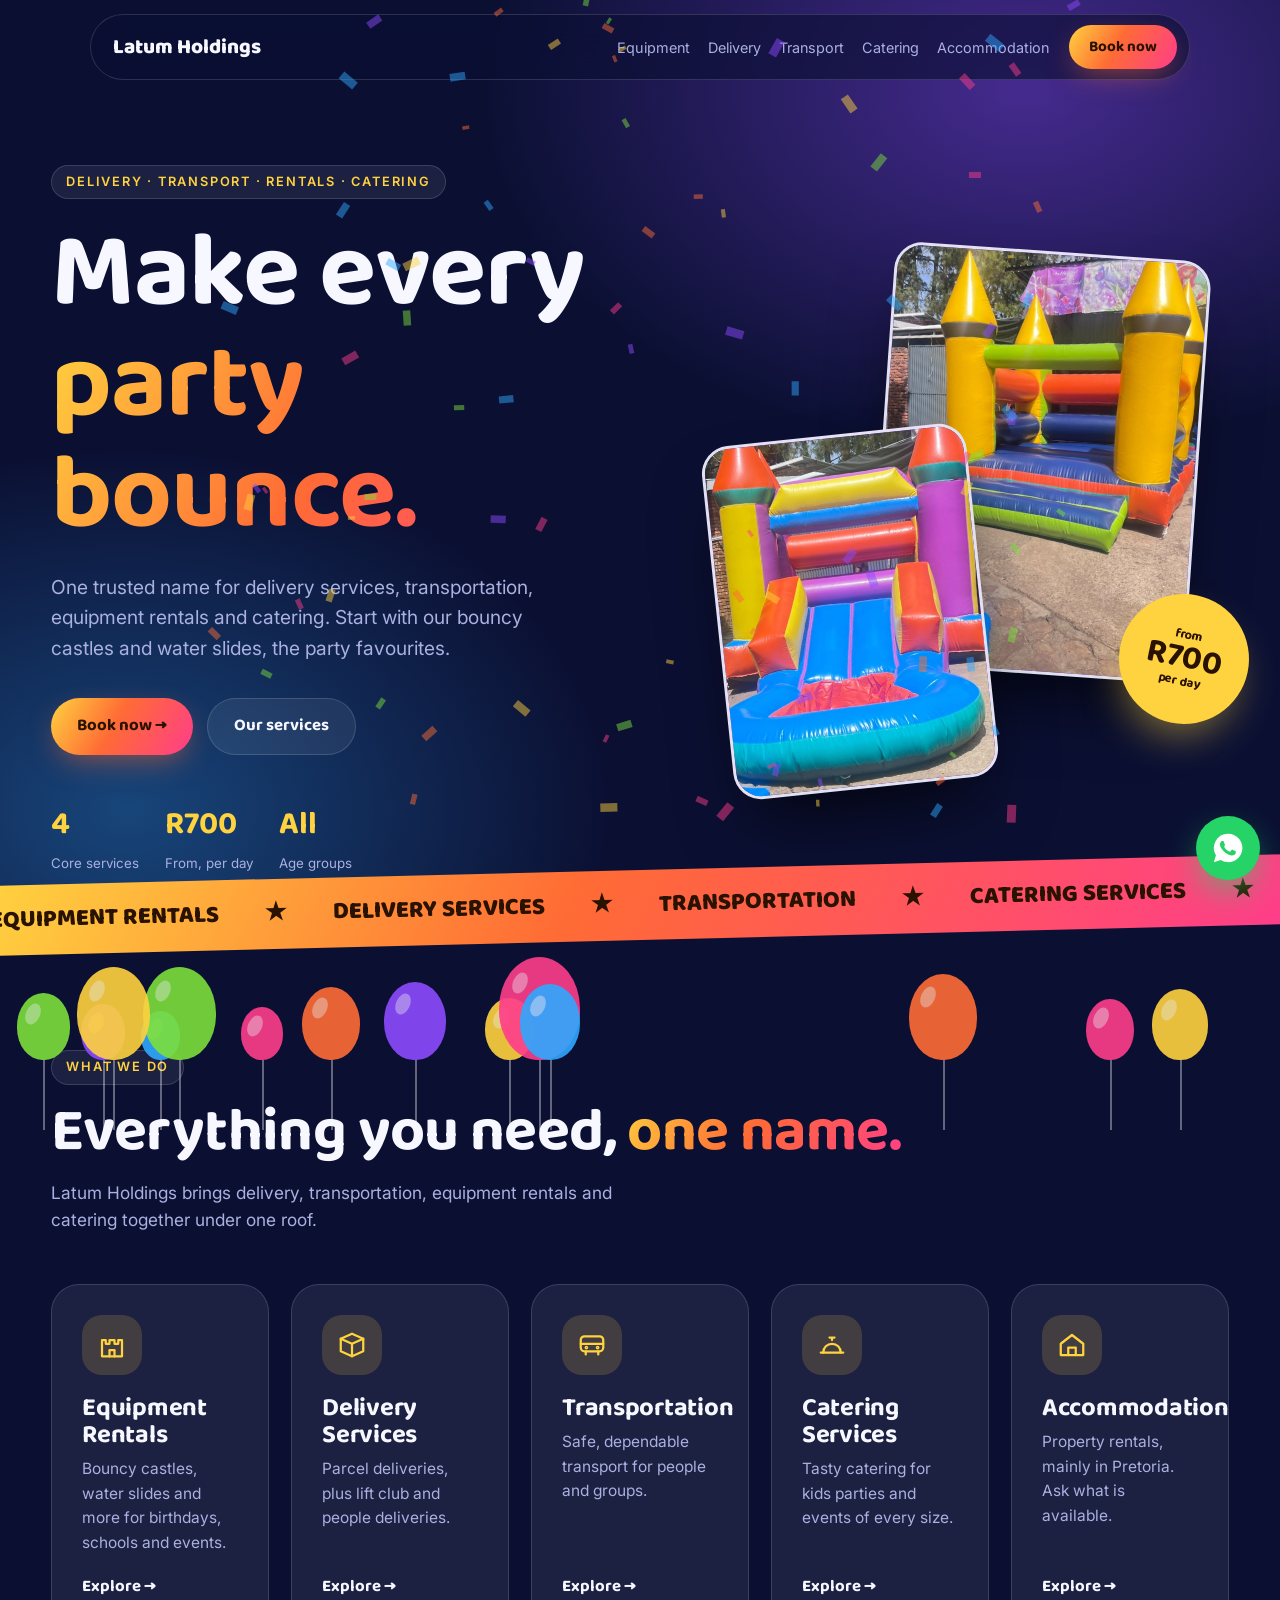
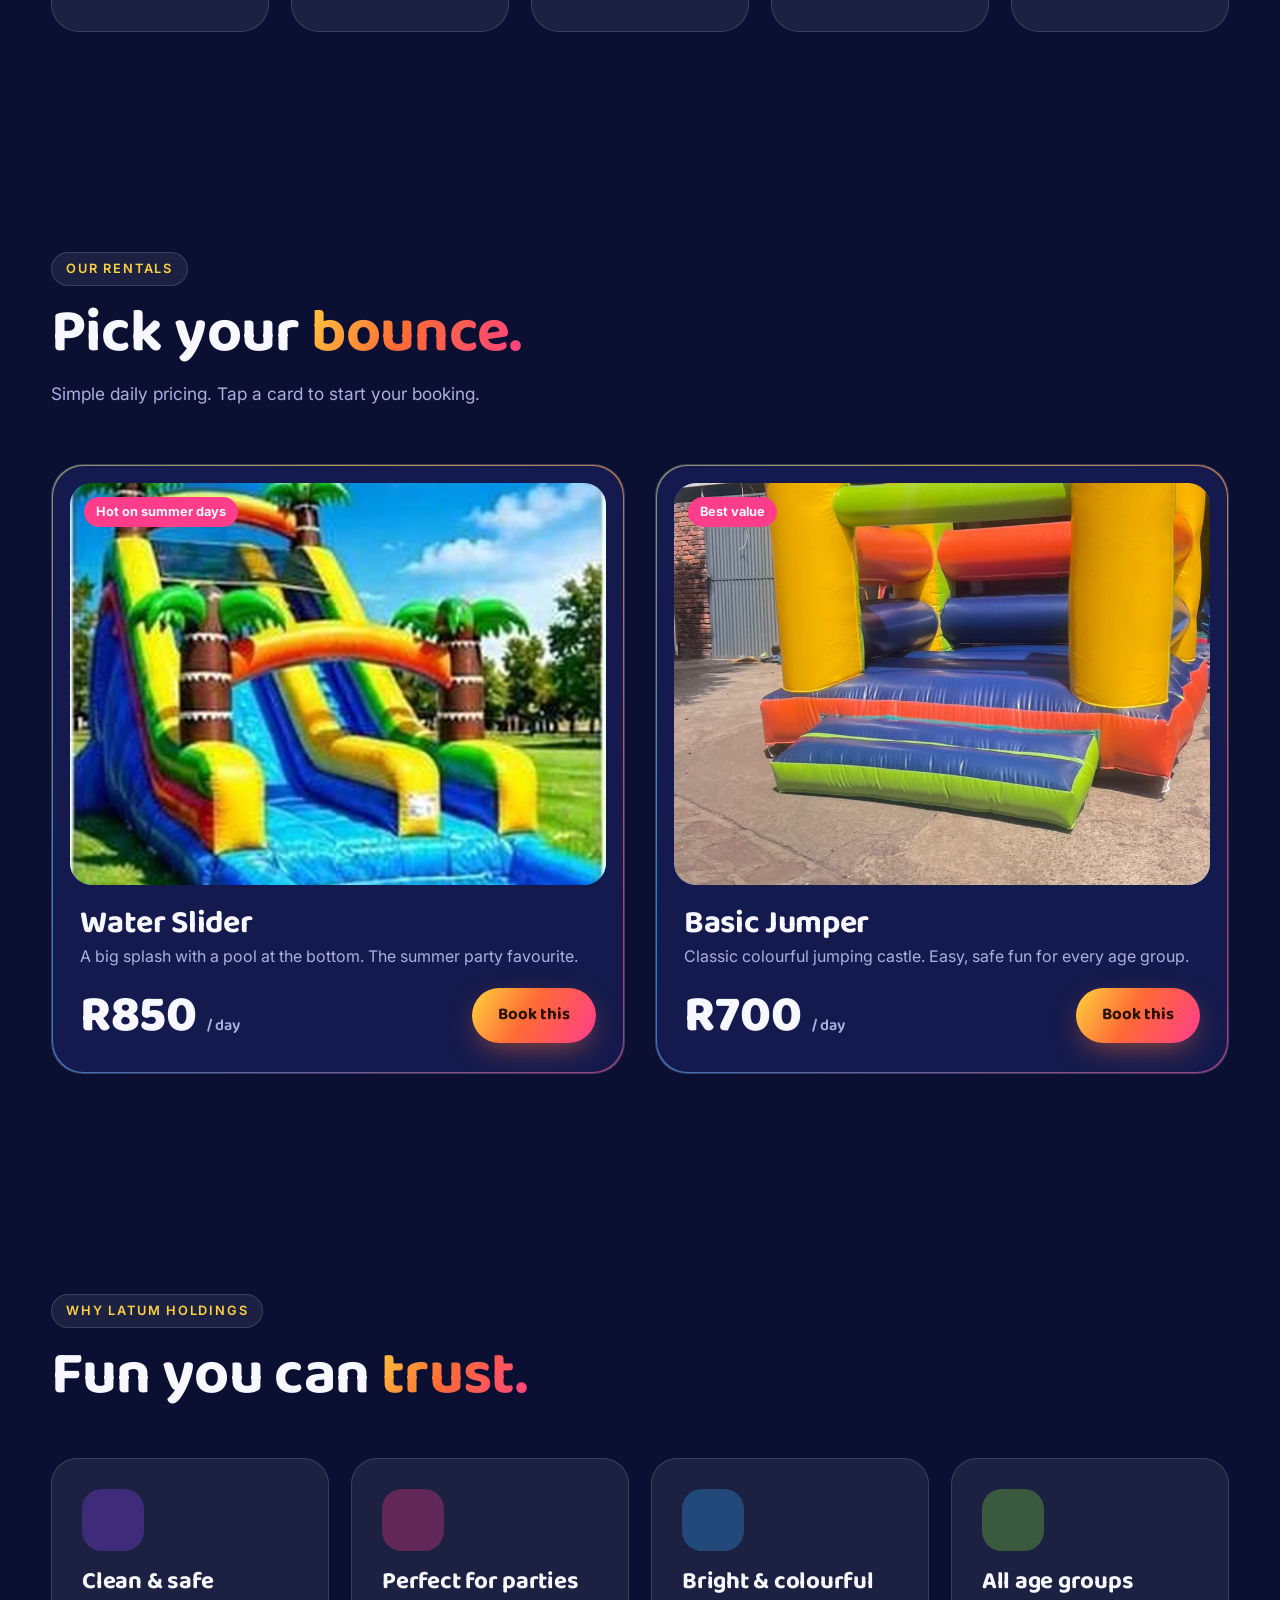
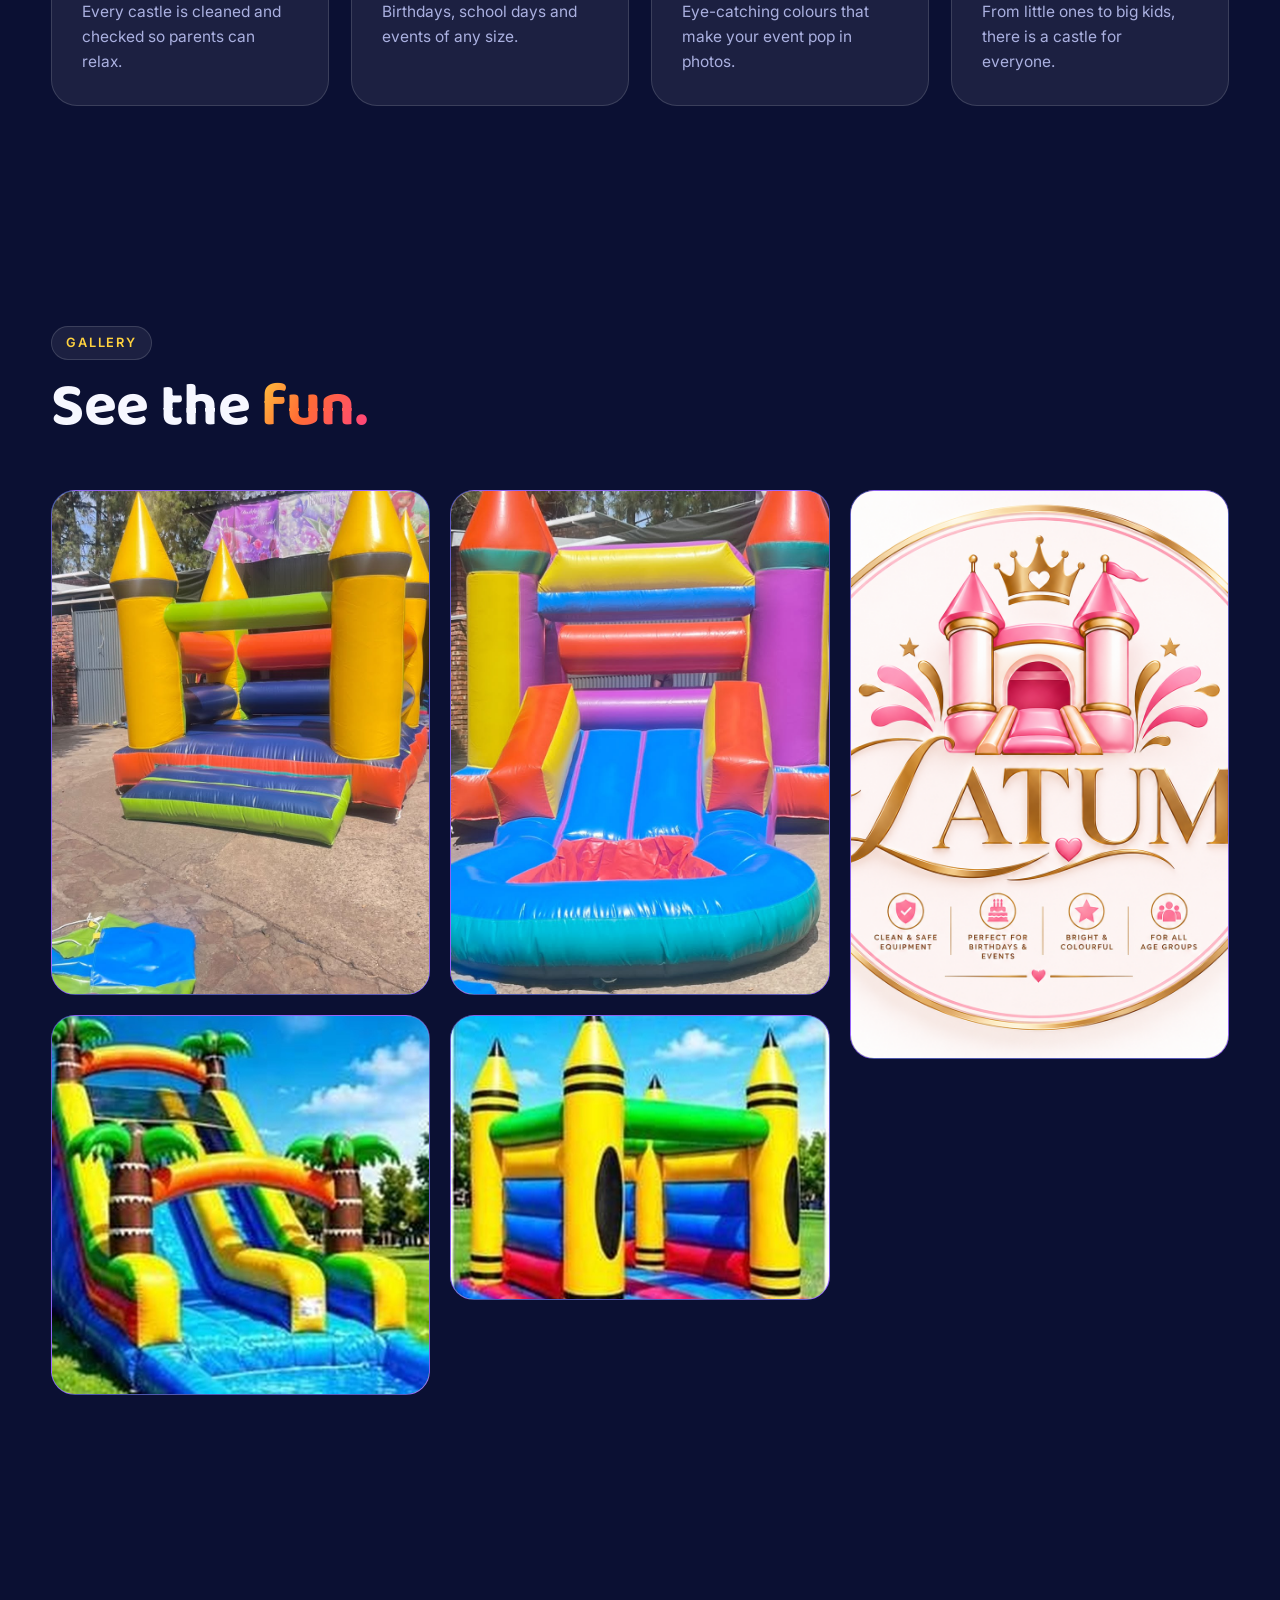
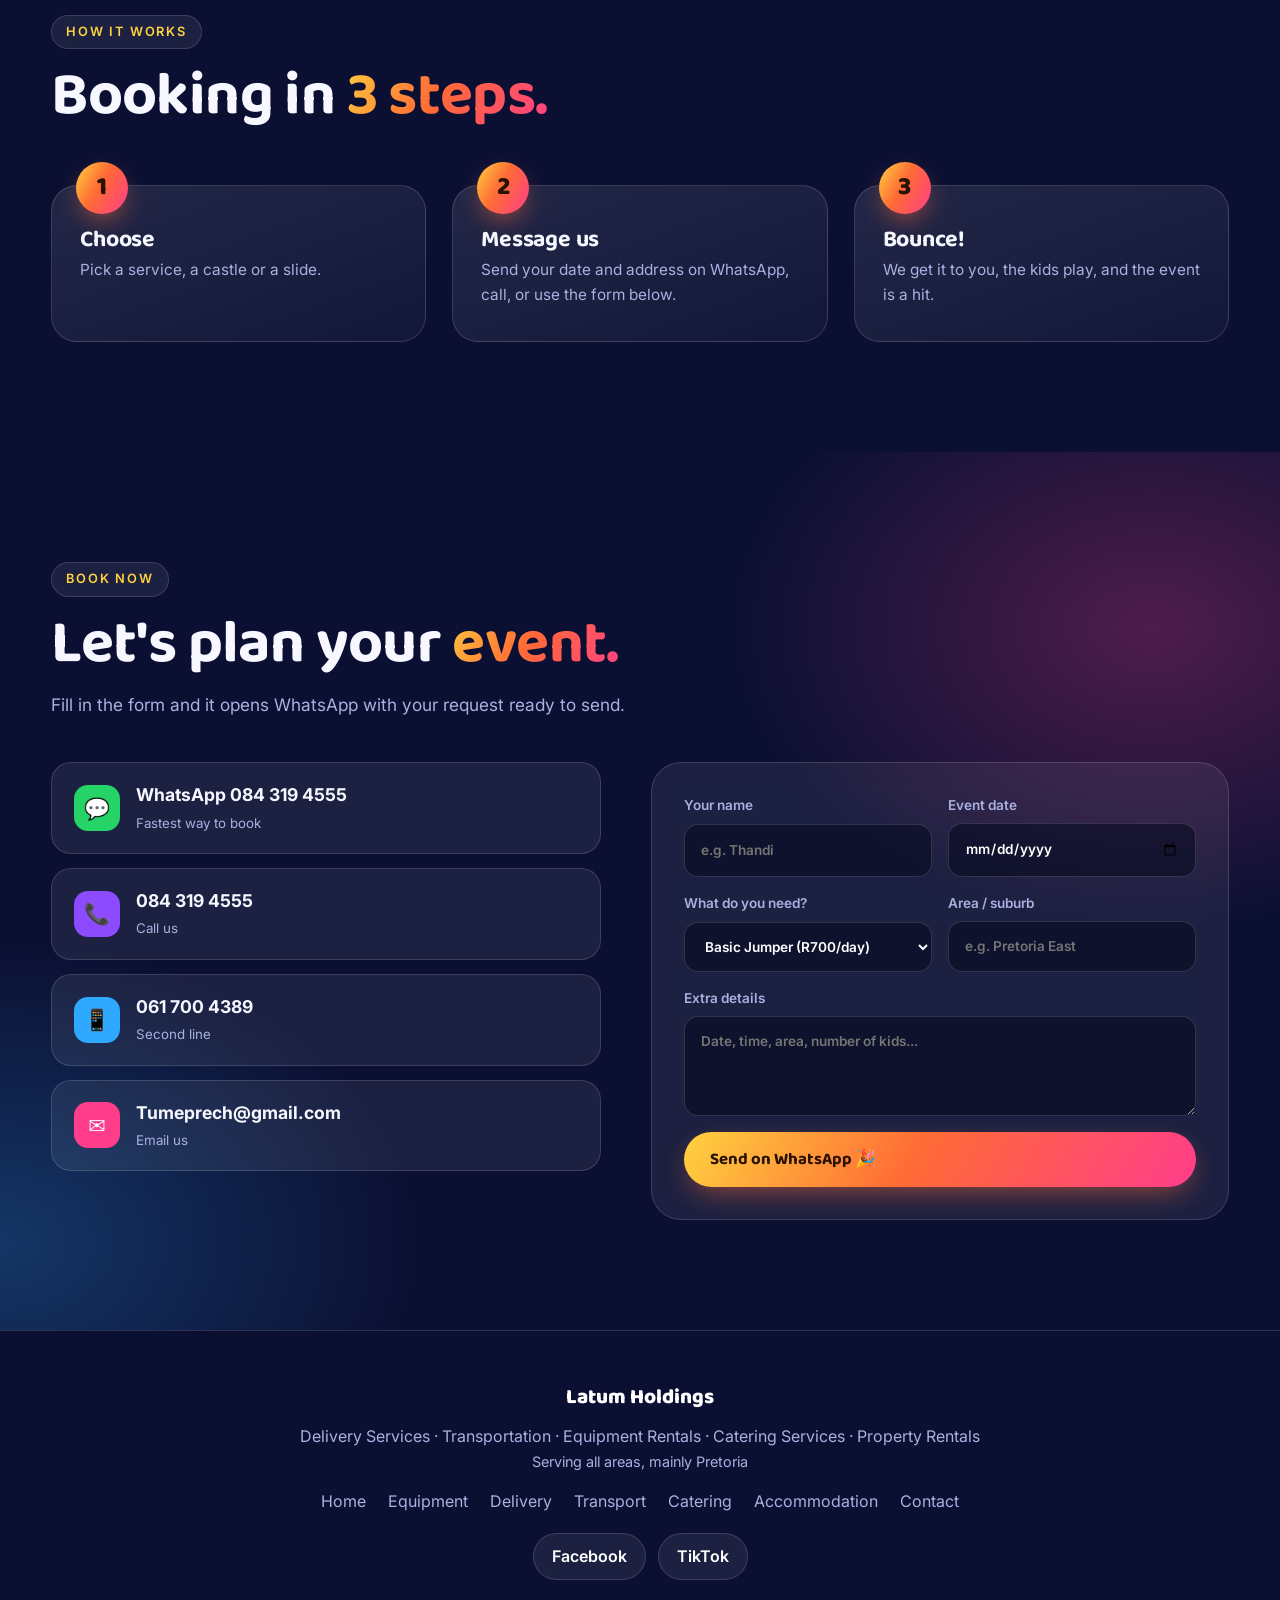
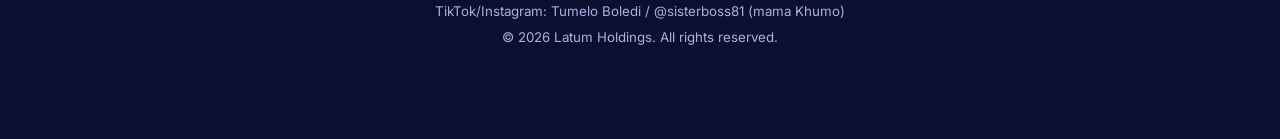
==== commit 8aba09d4: "Add files via upload" ====
--- a/index.html
+++ b/index.html
@@ -16,12 +16,13 @@
 <meta property="og:title" content="Latum Holdings | Delivery, Transportation, Equipment Rentals &amp; Catering">
 <meta property="og:description" content="Latum Holdings offers delivery services, transportation, equipment rentals (bouncy castles and water slides) and catering services. Clean, safe, colourful fun for birthdays, schools and events. Serving all areas, mainly Pretoria. Book today.">
 <meta property="og:url" content="https://latumholdings.github.io/">
-<meta property="og:image" content="https://latumholdings.github.io/images/logo.jpg">
-<meta property="og:image:alt" content="Latum Holdings logo">
+<meta property="og:image" content="https://latumholdings.github.io/images/og.jpg">
+<meta property="og:image:type" content="image/jpeg"><meta property="og:image:width" content="1200"><meta property="og:image:height" content="630">
+<meta property="og:image:alt" content="Latum Holdings pink and gold bouncy castle logo">
 <meta name="twitter:card" content="summary_large_image">
 <meta name="twitter:title" content="Latum Holdings | Delivery, Transportation, Equipment Rentals &amp; Catering">
 <meta name="twitter:description" content="Latum Holdings offers delivery services, transportation, equipment rentals (bouncy castles and water slides) and catering services. Clean, safe, colourful fun for birthdays, schools and events. Serving all areas, mainly Pretoria. Book today.">
-<meta name="twitter:image" content="https://latumholdings.github.io/images/logo.jpg">
+<meta name="twitter:image" content="https://latumholdings.github.io/images/og.jpg">
 <link rel="preconnect" href="https://fonts.googleapis.com">
 <link rel="preconnect" href="https://fonts.gstatic.com" crossorigin>
 <link href="https://fonts.googleapis.com/css2?family=Baloo+2:wght@600;700;800&family=Inter:wght@400;500;600&display=swap" rel="stylesheet">
--- a/style.css
+++ b/style.css
@@ -0,0 +1,227 @@
+:root{
+  --navy:#0b1033; --navy2:#141a4d; --yellow:#ffd23f; --orange:#ff6b35; --pink:#ff3d8b;
+  --blue:#2fa8ff; --green:#7ddf3b; --purple:#8c4bff; --ink:#f6f7ff; --muted:#aab0e0;
+  --card:rgba(255,255,255,.07); --line:rgba(255,255,255,.14);
+  --grad:linear-gradient(120deg,var(--yellow),var(--orange) 45%,var(--pink));
+}
+*{box-sizing:border-box;margin:0;padding:0}
+html{scroll-behavior:smooth}
+body{font-family:Inter,system-ui,sans-serif;background:var(--navy);color:var(--ink);overflow-x:hidden;line-height:1.6}
+h1,h2,h3,.display{font-family:'Baloo 2',sans-serif;line-height:1.05;letter-spacing:-.01em}
+a{color:inherit;text-decoration:none}
+img{max-width:100%;display:block}
+.wrap{width:min(1180px,92%);margin:0 auto}
+section{position:relative;padding:110px 0}
+.grad-text{background:var(--grad);-webkit-background-clip:text;background-clip:text;color:transparent}
+.eyebrow{display:inline-block;padding:6px 14px;border:1px solid var(--line);border-radius:99px;background:var(--card);font-size:.8rem;letter-spacing:.14em;text-transform:uppercase;color:var(--yellow);font-weight:600}
+h2{font-size:clamp(2.2rem,5vw,3.8rem);margin:16px 0 14px}
+.lead{color:var(--muted);max-width:620px;font-size:1.08rem}
+
+/* progress + cursor glow */
+#progress{position:fixed;top:0;left:0;height:4px;width:0;background:var(--grad);z-index:200}
+#glow{position:fixed;width:420px;height:420px;border-radius:50%;pointer-events:none;z-index:0;
+  background:radial-gradient(circle,rgba(255,107,53,.22),transparent 65%);transform:translate(-50%,-50%);left:-999px;top:-999px;transition:opacity .3s}
+
+/* nav */
+nav{position:fixed;inset:14px 0 auto 0;z-index:150;display:flex;justify-content:center}
+.nav-in{display:flex;align-items:center;gap:26px;padding:10px 12px 10px 22px;border-radius:99px;
+  background:rgba(11,16,51,.62);backdrop-filter:blur(16px);border:1px solid var(--line);transition:.3s;width:min(980px,94%)}
+.logo{font-family:'Baloo 2';font-weight:800;font-size:1.3rem;display:flex;align-items:center;gap:8px}
+.logo i{width:30px;height:30px;border-radius:9px;background:var(--grad);display:grid;place-items:center;font-style:normal;font-size:1rem;animation:wob 3s ease-in-out infinite}
+.links{display:flex;gap:22px;margin-left:auto;font-size:.95rem;color:var(--muted)}
+.links a{position:relative;transition:color .2s}
+.links a:hover{color:#fff}
+.links a::after{content:"";position:absolute;left:0;bottom:-4px;height:2px;width:0;background:var(--yellow);transition:width .25s}
+.links a:hover::after{width:100%}
+.btn{display:inline-flex;align-items:center;gap:10px;padding:14px 26px;border-radius:99px;font-weight:700;font-family:'Baloo 2';font-size:1.05rem;
+  background:var(--grad);color:#2a1200;border:0;cursor:pointer;position:relative;overflow:hidden;transition:transform .2s,box-shadow .2s;box-shadow:0 10px 30px -8px rgba(255,107,53,.6)}
+.btn:hover{transform:translateY(-3px) scale(1.03);box-shadow:0 18px 40px -8px rgba(255,61,139,.6)}
+.btn::before{content:"";position:absolute;top:0;left:-120%;width:60%;height:100%;background:linear-gradient(100deg,transparent,rgba(255,255,255,.55),transparent);transform:skewX(-20deg);animation:shine 3.5s infinite}
+.btn.ghost{background:var(--card);color:var(--ink);border:1px solid var(--line);box-shadow:none}
+.btn.ghost::before{display:none}
+.nav-cta{padding:10px 20px;font-size:.95rem}
+@media(max-width:800px){.links{display:none}.nav-in{justify-content:space-between}}
+
+/* hero */
+.hero{min-height:100vh;display:flex;align-items:center;padding-top:140px;overflow:hidden;
+  background:radial-gradient(900px 600px at 80% 10%,rgba(140,75,255,.45),transparent 60%),
+             radial-gradient(800px 600px at 10% 90%,rgba(47,168,255,.35),transparent 60%),var(--navy)}
+.hero-grid{display:grid;grid-template-columns:1.1fr .9fr;gap:40px;align-items:center;position:relative;z-index:2}
+.hero h1{font-size:clamp(3rem,8.4vw,6.6rem);margin:20px 0}
+.hero h1 span{display:block}
+.hero p{font-size:1.2rem;color:var(--muted);max-width:520px;margin-bottom:34px}
+.cta-row{display:flex;gap:14px;flex-wrap:wrap}
+.badges{display:flex;gap:26px;margin-top:44px;flex-wrap:wrap}
+.badge b{display:block;font-family:'Baloo 2';font-size:2rem;color:var(--yellow)}
+.badge small{color:var(--muted)}
+.hero-art{position:relative;aspect-ratio:1/1.05}
+.photo-card{position:absolute;border-radius:28px;overflow:hidden;border:3px solid rgba(255,255,255,.85);box-shadow:0 40px 70px -20px rgba(0,0,0,.7);background:linear-gradient(160deg,#2c3a9a,#6a2fb8)}
+.photo-card.a{width:62%;aspect-ratio:3/4;top:0;right:6%;transform:rotate(4deg);animation:floatA 7s ease-in-out infinite}
+.photo-card.b{width:52%;aspect-ratio:3/4;bottom:0;left:0;transform:rotate(-6deg);animation:floatB 8s ease-in-out infinite}
+.photo-card img,.photo-card svg{width:100%;height:100%;object-fit:cover}
+.photo-card img{position:absolute;inset:0}
+.sticker{position:absolute;z-index:3;display:grid;place-items:center;text-align:center;width:130px;height:130px;border-radius:50%;
+  background:var(--yellow);color:#2a1200;font-family:'Baloo 2';font-weight:800;line-height:1;right:-4%;bottom:12%;transform:rotate(12deg);
+  box-shadow:0 20px 40px -10px rgba(255,210,63,.5);animation:pulse 2.6s ease-in-out infinite}
+.sticker small{font-size:.8rem;display:block;font-weight:700}
+.sticker b{font-size:2.1rem}
+@media(max-width:900px){.hero-grid{grid-template-columns:1fr}.hero-art{max-width:460px;margin:20px auto 0;width:100%}}
+
+/* balloons + confetti */
+.balloon{position:absolute;bottom:-160px;width:60px;height:76px;border-radius:50% 50% 48% 48%;z-index:1;opacity:.9;animation:rise linear infinite}
+.balloon::after{content:"";position:absolute;left:50%;top:100%;width:2px;height:70px;background:rgba(255,255,255,.4)}
+.balloon::before{content:"";position:absolute;left:18%;top:14%;width:14px;height:22px;border-radius:50%;background:rgba(255,255,255,.4);transform:rotate(25deg)}
+#confetti{position:fixed;inset:0;pointer-events:none;z-index:180}
+
+/* marquee */
+.marquee{overflow:hidden;background:var(--grad);color:#2a1200;padding:16px 0;transform:rotate(-1.4deg);margin:-30px -10px 0;position:relative;z-index:5}
+.track{display:flex;gap:46px;width:max-content;animation:scroll 28s linear infinite;font-family:'Baloo 2';font-weight:800;font-size:1.5rem;text-transform:uppercase}
+.track span::after{content:"\2605";margin-left:46px}
+
+/* pricing */
+.pricing .cards{display:grid;grid-template-columns:repeat(auto-fit,minmax(300px,1fr));gap:30px;margin-top:56px}
+.price-card{position:relative;border-radius:32px;padding:18px 18px 30px;background:var(--card);border:1px solid var(--line);transition:transform .25s ease;transform-style:preserve-3d;overflow:hidden}
+.price-card::before{content:"";position:absolute;inset:-2px;border-radius:34px;background:conic-gradient(from var(--a,0deg),var(--yellow),var(--pink),var(--blue),var(--yellow));z-index:-1;animation:spin 6s linear infinite;opacity:.7}
+.price-card::after{content:"";position:absolute;inset:1px;border-radius:31px;background:var(--navy2);z-index:-1}
+@property --a{syntax:'<angle>';inherits:false;initial-value:0deg}
+@keyframes spin{to{--a:360deg}}
+.price-card .media{aspect-ratio:4/3;border-radius:22px;overflow:hidden;position:relative;background:linear-gradient(160deg,#1d4fbf,#2fa8ff)}
+.price-card .media img,.price-card .media svg{width:100%;height:100%;object-fit:cover;transition:transform .6s}
+.price-card .media img{position:absolute;inset:0}
+.price-card:hover .media img,.price-card:hover .media svg{transform:scale(1.08)}
+.tag{position:absolute;top:14px;left:14px;z-index:2;background:var(--pink);padding:5px 12px;border-radius:99px;font-weight:700;font-size:.8rem}
+.price-card h3{font-size:2rem;margin:22px 10px 4px}
+.price-card p{color:var(--muted);margin:0 10px 18px}
+.price-row{display:flex;align-items:end;justify-content:space-between;margin:0 10px;gap:12px;flex-wrap:wrap}
+.amount{font-family:'Baloo 2';font-size:3.2rem;font-weight:800;line-height:1}
+.amount small{font-size:1rem;color:var(--muted);font-weight:600}
+
+/* features */
+.features .grid{display:grid;grid-template-columns:repeat(auto-fit,minmax(240px,1fr));gap:22px;margin-top:50px}
+.feat{padding:30px;border-radius:26px;background:var(--card);border:1px solid var(--line);transition:.3s;position:relative;overflow:hidden}
+.feat:hover{transform:translateY(-8px);background:rgba(255,255,255,.11)}
+.feat .ic{width:62px;height:62px;border-radius:20px;display:grid;place-items:center;font-size:1.8rem;margin-bottom:18px;transition:transform .4s}
+.feat:hover .ic{transform:rotate(-10deg) scale(1.15)}
+.feat h3{font-size:1.5rem;margin-bottom:6px}
+.feat p{color:var(--muted);font-size:.97rem}
+
+/* gallery */
+.gallery .masonry{columns:3 260px;column-gap:20px;margin-top:50px}
+.tile{break-inside:avoid;margin-bottom:20px;border-radius:24px;overflow:hidden;position:relative;border:1px solid var(--line);background:linear-gradient(160deg,#2c3a9a,#8c4bff);cursor:zoom-in}
+.tile img,.tile svg{width:100%;height:100%;object-fit:cover;transition:transform .6s}
+.tile img{position:absolute;inset:0}
+.tile:hover img,.tile:hover svg{transform:scale(1.1) rotate(1deg)}
+.tile .cap{position:absolute;left:0;right:0;bottom:0;padding:40px 18px 16px;background:linear-gradient(transparent,rgba(5,8,30,.85));font-family:'Baloo 2';font-size:1.25rem;font-weight:700;transform:translateY(40%);opacity:0;transition:.35s;z-index:2}
+.tile:hover .cap{transform:none;opacity:1}
+.t1{aspect-ratio:3/4}.t2{aspect-ratio:1/1}.t3{aspect-ratio:3/4}.t4{aspect-ratio:4/3}.t5{aspect-ratio:1/1}.t6{aspect-ratio:3/4}
+#lightbox{position:fixed;inset:0;background:rgba(5,8,30,.92);display:none;place-items:center;z-index:300;padding:30px;cursor:zoom-out}
+#lightbox.on{display:grid;animation:fade .25s}
+#lightbox img,#lightbox svg{max-height:88vh;max-width:92vw;border-radius:20px;box-shadow:0 40px 100px #000}
+
+/* steps */
+.steps{display:grid;grid-template-columns:repeat(auto-fit,minmax(230px,1fr));gap:26px;margin-top:56px;counter-reset:s}
+.step{position:relative;padding:34px 28px;border-radius:26px;background:linear-gradient(160deg,rgba(255,255,255,.1),rgba(255,255,255,.03));border:1px solid var(--line)}
+.step::before{counter-increment:s;content:counter(s);position:absolute;top:-24px;left:24px;width:52px;height:52px;border-radius:50%;background:var(--grad);color:#2a1200;font-family:'Baloo 2';font-weight:800;font-size:1.6rem;display:grid;place-items:center;box-shadow:0 10px 24px -6px rgba(255,107,53,.6)}
+.step h3{font-size:1.45rem;margin:8px 0 6px}
+.step p{color:var(--muted);font-size:.96rem}
+
+/* contact */
+.contact{background:radial-gradient(700px 500px at 90% 20%,rgba(255,61,139,.28),transparent 60%),radial-gradient(700px 500px at 0% 90%,rgba(47,168,255,.25),transparent 60%)}
+.contact-grid{display:grid;grid-template-columns:1fr 1.05fr;gap:50px;margin-top:44px;align-items:start}
+@media(max-width:900px){.contact-grid{grid-template-columns:1fr}}
+.cinfo a.row{display:flex;align-items:center;gap:16px;padding:18px 22px;border-radius:20px;background:var(--card);border:1px solid var(--line);margin-bottom:14px;transition:.25s}
+.cinfo a.row:hover{transform:translateX(8px);border-color:var(--yellow)}
+.cinfo .ico{width:46px;height:46px;border-radius:14px;display:grid;place-items:center;font-size:1.3rem;flex:none}
+.cinfo b{display:block;font-size:1.1rem}
+.cinfo small{color:var(--muted)}
+form{padding:32px;border-radius:30px;background:rgba(255,255,255,.07);border:1px solid var(--line);backdrop-filter:blur(10px);display:grid;gap:16px}
+.two{display:grid;grid-template-columns:1fr 1fr;gap:16px}
+@media(max-width:560px){.two{grid-template-columns:1fr}}
+label{font-size:.85rem;color:var(--muted);font-weight:600;display:grid;gap:6px}
+input,select,textarea{width:100%;padding:14px 16px;border-radius:14px;border:1px solid var(--line);background:rgba(5,8,30,.55);color:#fff;font:inherit;transition:.2s}
+select option{color:#111}
+input:focus,select:focus,textarea:focus{outline:none;border-color:var(--yellow);box-shadow:0 0 0 4px rgba(255,210,63,.18)}
+textarea{min-height:100px;resize:vertical}
+
+footer{padding:50px 0 90px;border-top:1px solid var(--line);color:var(--muted);text-align:center}
+footer .logo{justify-content:center;color:#fff;margin-bottom:10px}
+.socials{display:flex;gap:12px;justify-content:center;margin:18px 0}
+.socials a{padding:10px 18px;border-radius:99px;background:var(--card);border:1px solid var(--line);transition:.25s;font-weight:600;color:#fff}
+.socials a:hover{background:var(--grad);color:#2a1200;transform:translateY(-4px)}
+
+.wa{position:fixed;right:20px;bottom:20px;z-index:160;width:64px;height:64px;border-radius:50%;background:#25d366;display:grid;place-items:center;box-shadow:0 14px 34px -6px rgba(37,211,102,.7);animation:pulse 2.4s infinite}
+.wa svg{width:34px;height:34px;fill:#fff}
+
+/* reveal */
+.rv{opacity:0;transform:translateY(46px) scale(.97);transition:opacity .8s cubic-bezier(.2,.7,.2,1),transform .8s cubic-bezier(.2,.7,.2,1)}
+.rv.in{opacity:1;transform:none}
+.d1{transition-delay:.1s}.d2{transition-delay:.2s}.d3{transition-delay:.3s}.d4{transition-delay:.4s}
+
+@keyframes rise{from{transform:translateY(0) rotate(-6deg)}50%{transform:translateY(-60vh) rotate(6deg)}to{transform:translateY(-130vh) rotate(-6deg)}}
+@keyframes scroll{to{transform:translateX(-50%)}}
+@keyframes shine{0%,60%{left:-120%}100%{left:160%}}
+@keyframes floatA{50%{transform:rotate(1deg) translateY(-18px)}}
+@keyframes floatB{50%{transform:rotate(-2deg) translateY(16px)}}
+@keyframes pulse{50%{transform:scale(1.08) rotate(12deg)}}
+@keyframes wob{50%{transform:rotate(-12deg) scale(1.1)}}
+@keyframes fade{from{opacity:0}}
+@media(prefers-reduced-motion:reduce){*{animation:none!important;transition:none!important}.rv{opacity:1;transform:none}}
+
+/* ===== v2: logo, menu, services, sub-pages ===== */
+.logo-img{width:38px;height:38px;border-radius:10px;object-fit:cover;background:#fff;flex:none}
+footer .logo-img{width:68px;height:68px;border-radius:18px}
+footer .logo{flex-direction:column;gap:10px}
+.nav-in{width:min(1100px,94%);gap:20px}
+.links{gap:18px;font-size:.9rem}
+.links a.active{color:#fff}
+.links a.active::after{width:100%}
+.burger{display:none;width:44px;height:44px;border-radius:50%;border:1px solid var(--line);background:var(--card);cursor:pointer;flex-direction:column;gap:5px;align-items:center;justify-content:center;flex:none}
+.burger span{width:18px;height:2px;background:#fff;border-radius:2px;transition:.25s}
+.burger[aria-expanded="true"] span:nth-child(1){transform:translateY(7px) rotate(45deg)}
+.burger[aria-expanded="true"] span:nth-child(2){opacity:0}
+.burger[aria-expanded="true"] span:nth-child(3){transform:translateY(-7px) rotate(-45deg)}
+.mmenu{display:none}
+@media(max-width:1020px){
+  .links{display:none}.burger{display:flex}.nav-cta{margin-left:auto}
+  .mmenu{display:grid;position:absolute;top:calc(100% + 10px);left:50%;transform:translateX(-50%) translateY(-10px);width:min(520px,92%);padding:14px;border-radius:26px;background:rgba(11,16,51,.97);backdrop-filter:blur(16px);border:1px solid var(--line);gap:4px;opacity:0;pointer-events:none;transition:.25s}
+  .mmenu.open{opacity:1;pointer-events:auto;transform:translateX(-50%)}
+  .mmenu a{padding:14px 18px;border-radius:16px;font-weight:600}
+  .mmenu a:hover{background:var(--card)}
+}
+.feat .ic{color:#fff;overflow:hidden}
+.feat .ic img{width:100%;height:100%;object-fit:cover}
+.feat .ic svg{width:30px;height:30px;fill:none;stroke:currentColor;stroke-width:1.8;stroke-linecap:round;stroke-linejoin:round}
+.t5{aspect-ratio:2/3}
+
+.services .grid{display:grid;grid-template-columns:repeat(auto-fit,minmax(205px,1fr));gap:22px;margin-top:50px}
+.svc{display:flex;flex-direction:column;padding:30px;border-radius:28px;background:var(--card);border:1px solid var(--line);transition:transform .3s,border-color .3s;position:relative;overflow:hidden}
+.svc::before{content:"";position:absolute;inset:0;background:var(--grad);opacity:0;transition:opacity .35s}
+.svc>*{position:relative}
+.svc:hover{transform:translateY(-8px);border-color:transparent;color:#2a1200}
+.svc:hover::before{opacity:1}
+.svc:hover p{color:#3b1b00}
+.svc:hover .svc-ic{background:rgba(255,255,255,.55);color:#2a1200}
+.svc-ic{width:60px;height:60px;border-radius:20px;display:grid;place-items:center;background:rgba(255,210,63,.16);color:var(--yellow);margin-bottom:20px;transition:.3s}
+.svc-ic svg{width:30px;height:30px;fill:none;stroke:currentColor;stroke-width:1.8;stroke-linecap:round;stroke-linejoin:round}
+.svc h3{font-size:1.6rem;margin-bottom:8px}
+.svc p{color:var(--muted);font-size:.97rem;flex:1;transition:color .3s}
+.svc .more{margin-top:18px;font-family:'Baloo 2';font-weight:700;font-size:1.05rem}
+
+.flinks{display:flex;flex-wrap:wrap;gap:8px 22px;justify-content:center;margin:16px 0 4px}
+.flinks a{color:var(--muted);transition:color .2s}
+.flinks a:hover{color:#fff}
+
+.page-hero{padding:170px 0 90px;overflow:hidden;background:radial-gradient(800px 500px at 85% 0%,rgba(140,75,255,.4),transparent 60%),radial-gradient(700px 500px at 0% 100%,rgba(47,168,255,.3),transparent 60%),var(--navy)}
+.page-hero .wrap{position:relative;z-index:2}
+.page-hero h1{font-size:clamp(2.8rem,7vw,5.2rem);margin:18px 0}
+.page-hero p{font-size:1.15rem;color:var(--muted);max-width:640px;margin-bottom:30px}
+.crumbs{font-size:.9rem;color:var(--muted)}
+.crumbs a{color:var(--yellow)}
+.page-sec{padding:90px 0}
+.cta-band{padding:64px 34px;border-radius:38px;text-align:center;background:var(--grad);color:#2a1200;position:relative;overflow:hidden}
+.cta-band h2{margin:0 0 10px}
+.cta-band p{max-width:560px;margin:0 auto 28px;font-size:1.1rem}
+.cta-band .cta-row{justify-content:center}
+.cta-band .btn{background:var(--navy);color:#fff;box-shadow:0 14px 30px -10px rgba(11,16,51,.6)}
+.cta-band .btn.ghost{background:rgba(255,255,255,.45);color:#2a1200;border:0}
+.pricing .lead{margin-bottom:0}
